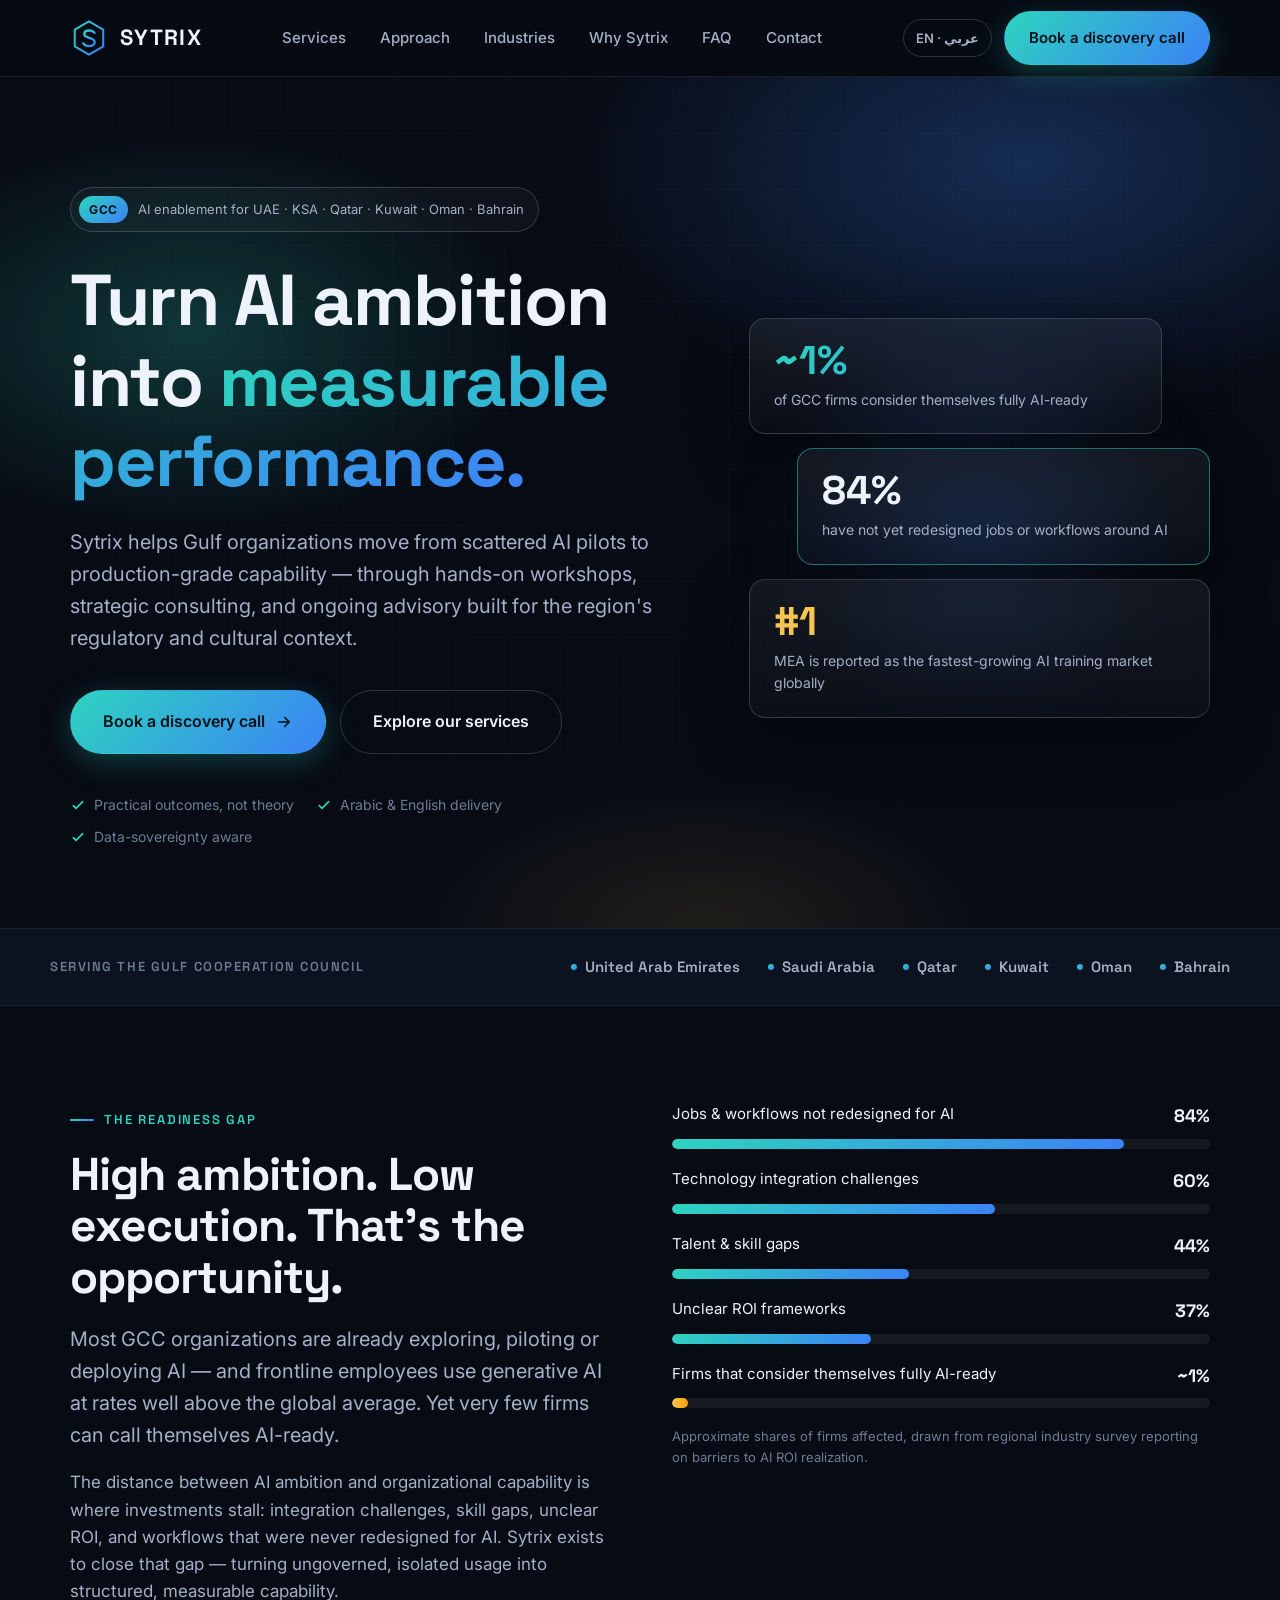
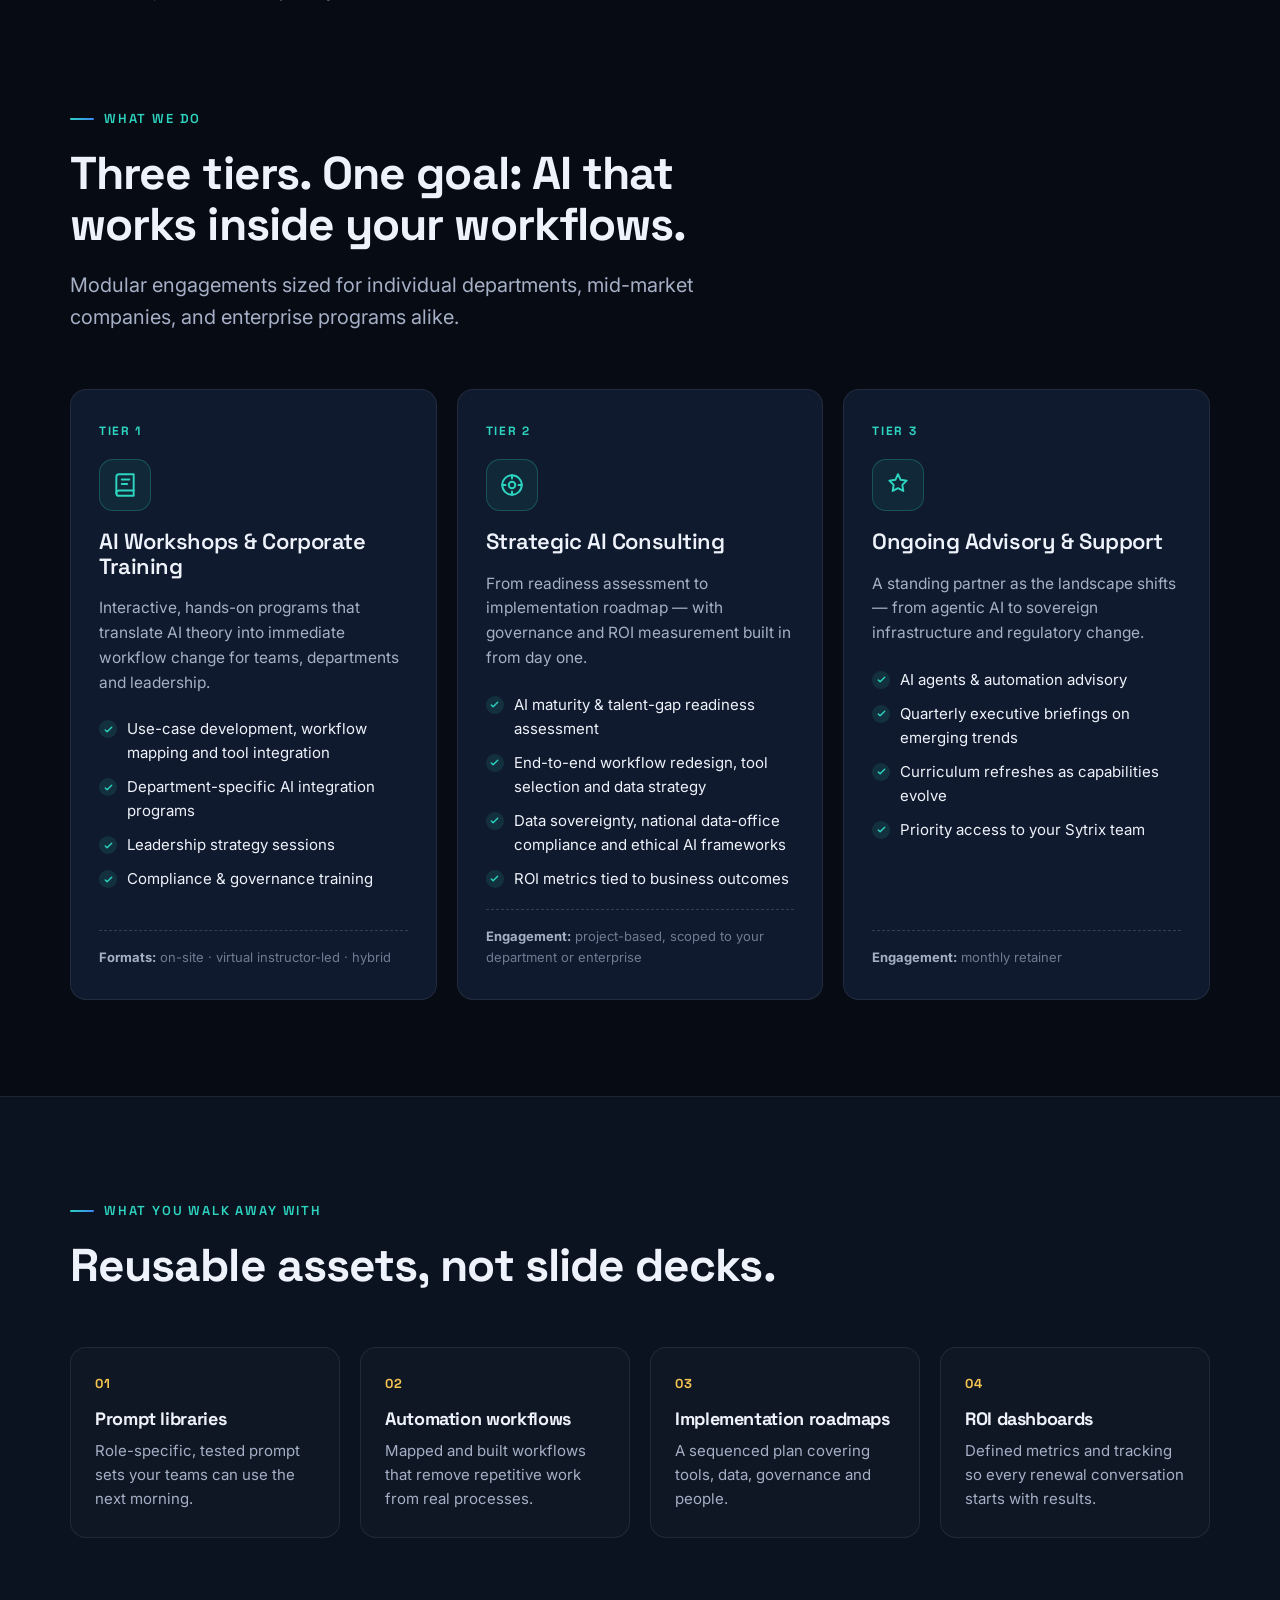
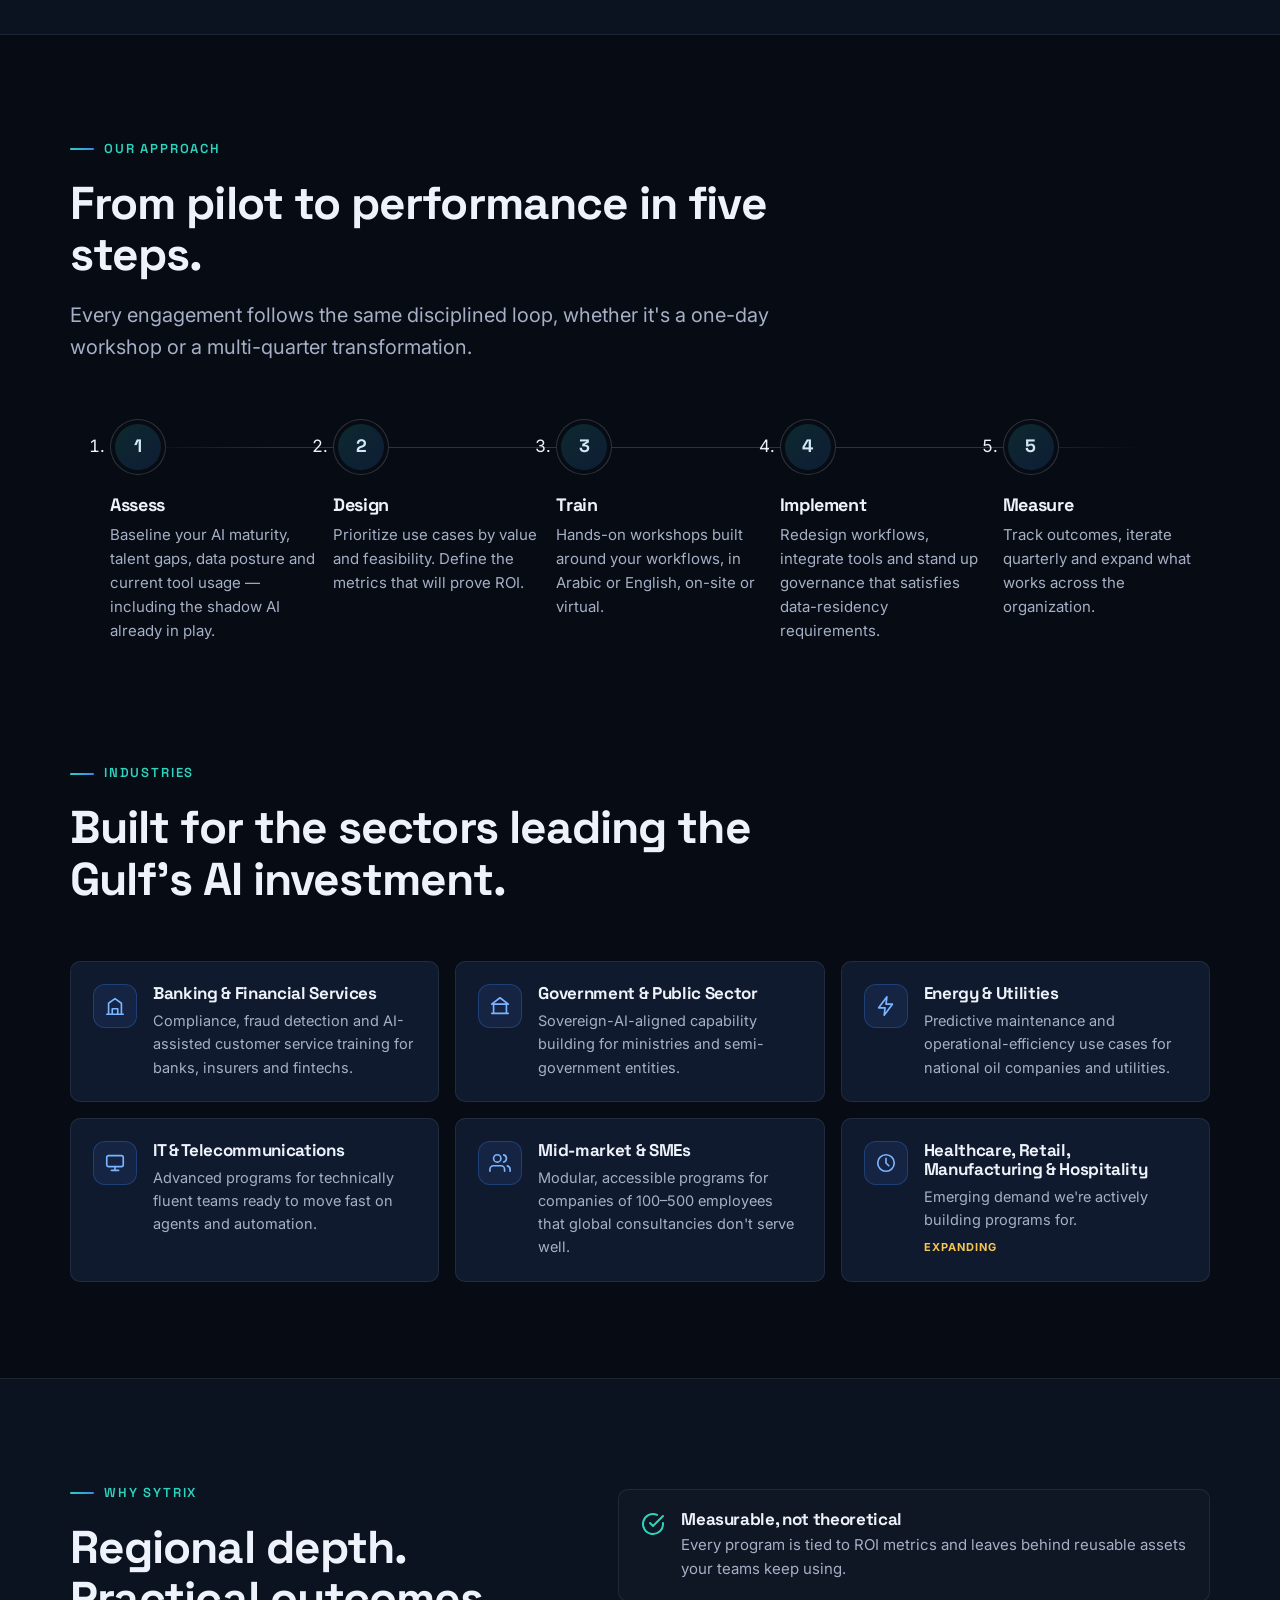
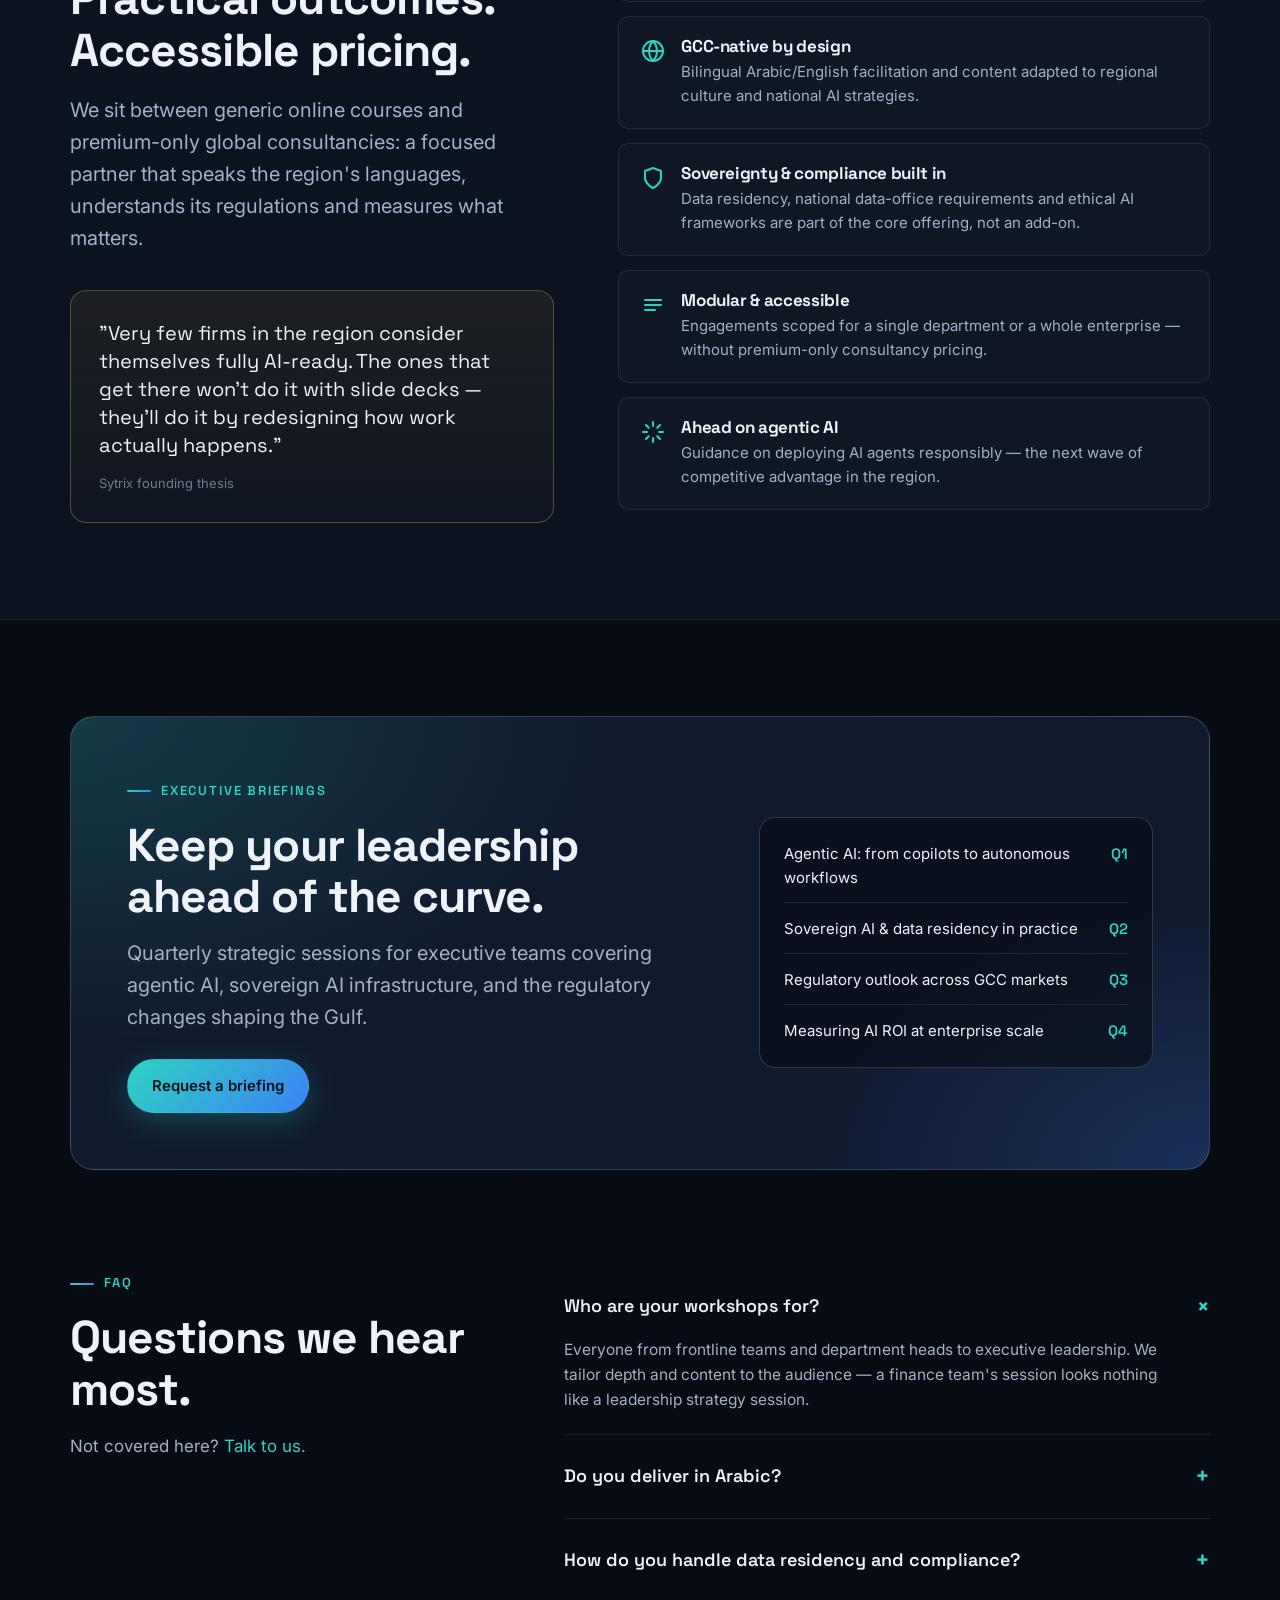
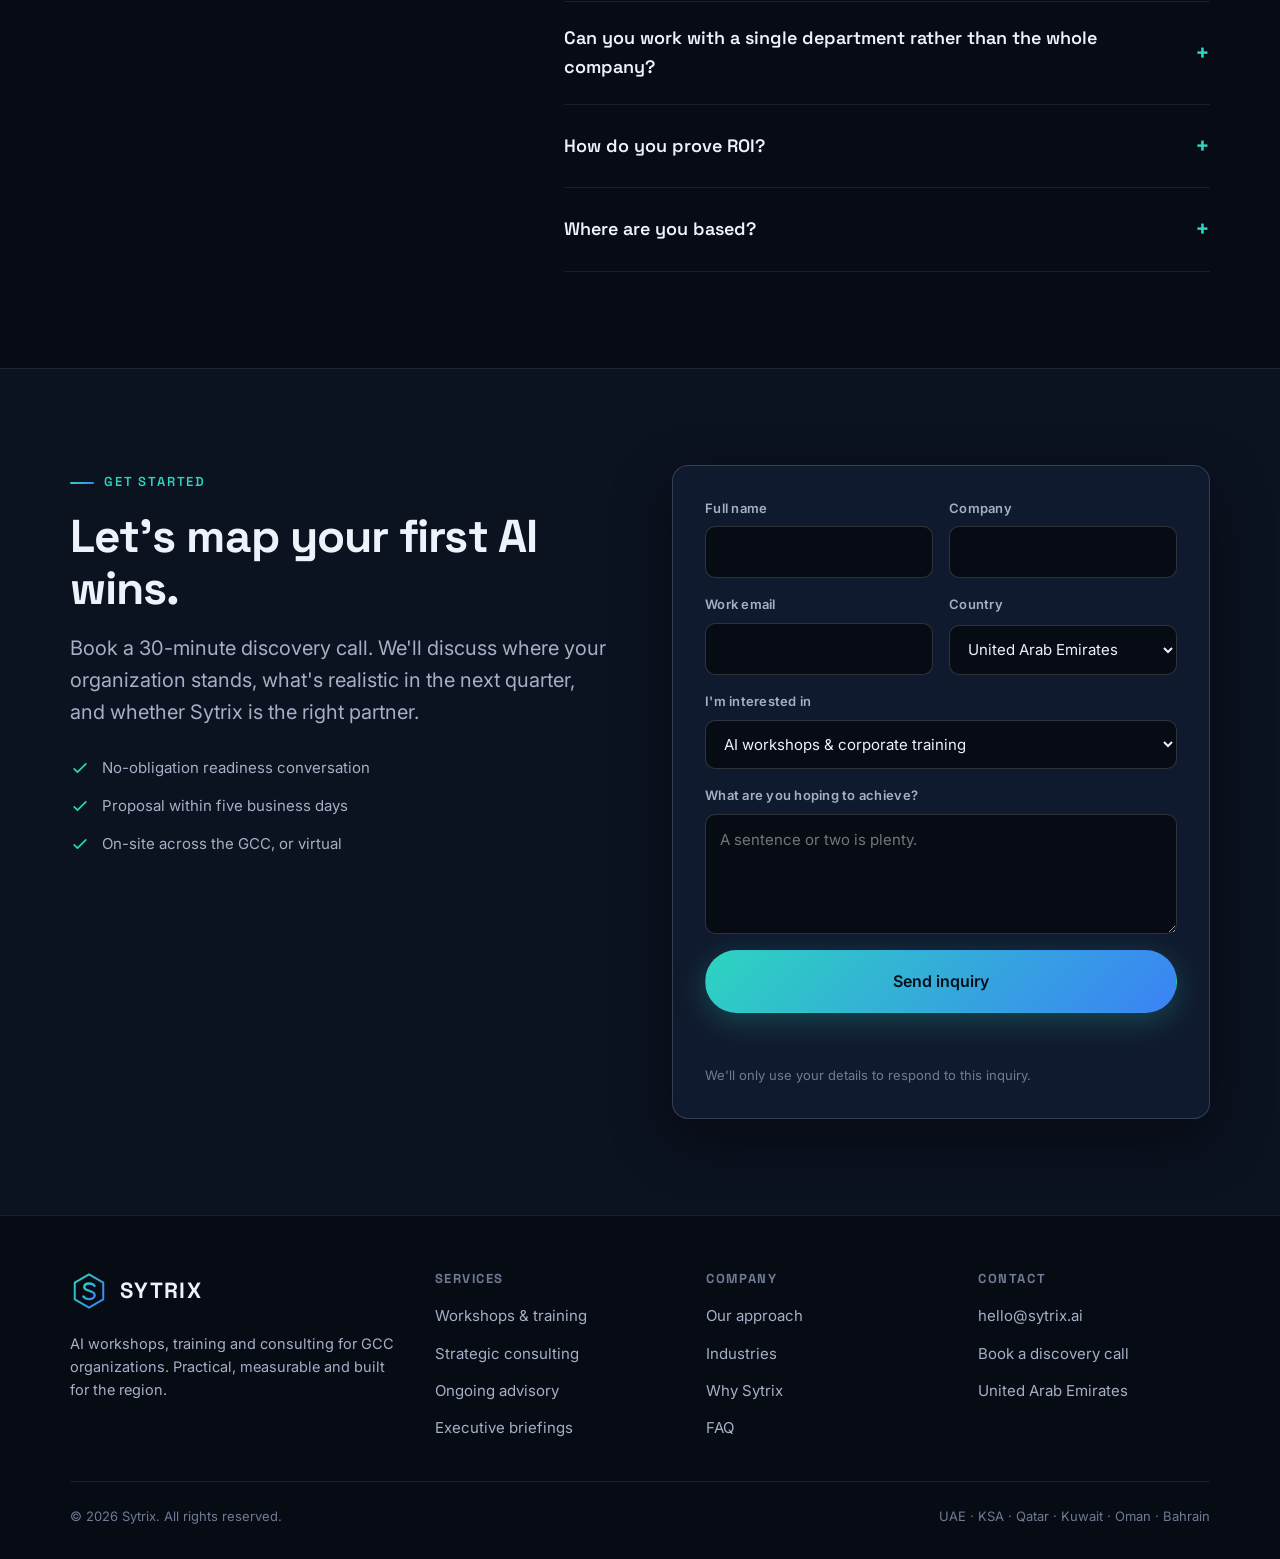
==== index.html @ 810a90b4 "Add Sytrix company website Static single-page marketing site for Sytrix, an AI workshops, training a" ====
<!DOCTYPE html>
<html lang="en" dir="ltr" class="no-js">
<head>
  <meta charset="UTF-8">
  <meta name="viewport" content="width=device-width, initial-scale=1">
  <title>Sytrix — AI Workshops, Training &amp; Consulting for the GCC</title>
  <meta name="description" content="Sytrix helps GCC organizations move from AI pilots to measurable performance through hands-on workshops, strategic AI consulting, and ongoing advisory across the UAE, Saudi Arabia, Qatar, Kuwait, Oman and Bahrain.">
  <meta property="og:title" content="Sytrix — Turn AI ambition into measurable performance">
  <meta property="og:description" content="Practical AI enablement for GCC enterprises: workshops, consulting and advisory built for the region.">
  <meta property="og:type" content="website">
  <meta name="theme-color" content="#070B14">
  <link rel="icon" href="assets/img/favicon.svg" type="image/svg+xml">
  <link rel="preconnect" href="https://fonts.googleapis.com">
  <link rel="preconnect" href="https://fonts.gstatic.com" crossorigin>
  <link href="https://fonts.googleapis.com/css2?family=Inter:wght@400;500;600&family=Space+Grotesk:wght@500;600;700&display=swap" rel="stylesheet">
  <link rel="stylesheet" href="assets/css/style.css">
</head>
<body>

  <!-- ================= HEADER ================= -->
  <header class="header" id="top">
    <div class="container header__inner">
      <a class="brand" href="#top" aria-label="Sytrix home">
        <img src="assets/img/logo.svg" alt="" width="38" height="38">
        <span>SYTRIX</span>
      </a>
      <nav class="nav" aria-label="Primary">
        <a href="#services">Services</a>
        <a href="#approach">Approach</a>
        <a href="#industries">Industries</a>
        <a href="#why">Why Sytrix</a>
        <a href="#faq">FAQ</a>
        <a href="#contact">Contact</a>
      </nav>
      <div class="header__cta">
        <button class="lang-toggle" type="button" title="Arabic version coming soon" aria-label="Switch language">EN · عربي</button>
        <a class="btn btn--primary" href="#contact">Book a discovery call</a>
        <button class="nav-toggle" type="button" aria-label="Toggle menu" aria-expanded="false"><span></span></button>
      </div>
    </div>
  </header>

  <main>

    <!-- ================= HERO ================= -->
    <section class="hero">
      <div class="hero__bg" aria-hidden="true"></div>
      <div class="container hero__grid">
        <div>
          <div class="hero__pill"><b>GCC</b> AI enablement for UAE · KSA · Qatar · Kuwait · Oman · Bahrain</div>
          <h1 class="h1">Turn AI ambition into <span class="gradient-text">measurable performance.</span></h1>
          <p class="lead">Sytrix helps Gulf organizations move from scattered AI pilots to production-grade capability — through hands-on workshops, strategic consulting, and ongoing advisory built for the region's regulatory and cultural context.</p>
          <div class="hero__actions">
            <a class="btn btn--primary btn--lg" href="#contact">Book a discovery call
              <svg viewBox="0 0 24 24" fill="none" stroke="currentColor" stroke-width="2.2" stroke-linecap="round" stroke-linejoin="round"><path d="M5 12h14M13 6l6 6-6 6"/></svg>
            </a>
            <a class="btn btn--ghost btn--lg" href="#services">Explore our services</a>
          </div>
          <ul class="hero__trust">
            <li><svg viewBox="0 0 24 24" fill="none" stroke="currentColor" stroke-width="2.5" stroke-linecap="round" stroke-linejoin="round"><path d="M5 13l4 4L19 7"/></svg> Practical outcomes, not theory</li>
            <li><svg viewBox="0 0 24 24" fill="none" stroke="currentColor" stroke-width="2.5" stroke-linecap="round" stroke-linejoin="round"><path d="M5 13l4 4L19 7"/></svg> Arabic &amp; English delivery</li>
            <li><svg viewBox="0 0 24 24" fill="none" stroke="currentColor" stroke-width="2.5" stroke-linecap="round" stroke-linejoin="round"><path d="M5 13l4 4L19 7"/></svg> Data-sovereignty aware</li>
          </ul>
        </div>

        <div class="hero__visual" aria-label="Key market indicators">
          <div class="hero__orbit" aria-hidden="true"></div>
          <div class="card-stack">
            <div class="stat-card stat-card--offset-2">
              <div class="stat-card__value gradient-text">~1%</div>
              <div class="stat-card__label">of GCC firms consider themselves fully AI-ready</div>
            </div>
            <div class="stat-card stat-card--accent stat-card--offset">
              <div class="stat-card__value">84%</div>
              <div class="stat-card__label">have not yet redesigned jobs or workflows around AI</div>
            </div>
            <div class="stat-card">
              <div class="stat-card__value" style="color: var(--brand-gold)">#1</div>
              <div class="stat-card__label">MEA is reported as the fastest-growing AI training market globally</div>
            </div>
          </div>
        </div>
      </div>
    </section>

    <!-- ================= REGIONS ================= -->
    <div class="regions">
      <div class="container regions__inner">
        <span class="regions__label">Serving the Gulf Cooperation Council</span>
        <ul class="regions__list">
          <li>United Arab Emirates</li>
          <li>Saudi Arabia</li>
          <li>Qatar</li>
          <li>Kuwait</li>
          <li>Oman</li>
          <li>Bahrain</li>
        </ul>
      </div>
    </div>

    <!-- ================= READINESS GAP ================= -->
    <section class="section" id="gap">
      <div class="container gap__grid">
        <div class="gap__copy reveal">
          <div class="eyebrow">The readiness gap</div>
          <h2 class="h2">High ambition. Low execution. That's the opportunity.</h2>
          <p class="lead" style="margin-top:20px">Most GCC organizations are already exploring, piloting or deploying AI — and frontline employees use generative AI at rates well above the global average. Yet very few firms can call themselves AI-ready.</p>
          <p class="muted" style="margin-top:18px">The distance between AI ambition and organizational capability is where investments stall: integration challenges, skill gaps, unclear ROI, and workflows that were never redesigned for AI. Sytrix exists to close that gap — turning ungoverned, isolated usage into structured, measurable capability.</p>
        </div>
        <div class="reveal">
          <div class="bars" id="bars">
            <div class="bar">
              <div class="bar__meta"><span>Jobs &amp; workflows not redesigned for AI</span><b>84%</b></div>
              <div class="bar__track"><div class="bar__fill" data-width="84"></div></div>
            </div>
            <div class="bar">
              <div class="bar__meta"><span>Technology integration challenges</span><b>60%</b></div>
              <div class="bar__track"><div class="bar__fill" data-width="60"></div></div>
            </div>
            <div class="bar">
              <div class="bar__meta"><span>Talent &amp; skill gaps</span><b>44%</b></div>
              <div class="bar__track"><div class="bar__fill" data-width="44"></div></div>
            </div>
            <div class="bar">
              <div class="bar__meta"><span>Unclear ROI frameworks</span><b>37%</b></div>
              <div class="bar__track"><div class="bar__fill" data-width="37"></div></div>
            </div>
            <div class="bar bar--gold">
              <div class="bar__meta"><span>Firms that consider themselves fully AI-ready</span><b>~1%</b></div>
              <div class="bar__track"><div class="bar__fill" data-width="3"></div></div>
            </div>
          </div>
          <p class="footnote">Approximate shares of firms affected, drawn from regional industry survey reporting on barriers to AI ROI realization.</p>
        </div>
      </div>
    </section>

    <!-- ================= SERVICES ================= -->
    <section class="section" id="services" style="padding-top:0">
      <div class="container">
        <div class="section-head reveal">
          <div class="eyebrow">What we do</div>
          <h2 class="h2">Three tiers. One goal: AI that works inside your workflows.</h2>
          <p class="lead" style="margin-top:18px">Modular engagements sized for individual departments, mid-market companies, and enterprise programs alike.</p>
        </div>
        <div class="services__grid">
          <article class="service reveal">
            <span class="service__tier">Tier 1</span>
            <div class="service__icon"><svg viewBox="0 0 24 24" fill="none" stroke="currentColor" stroke-width="1.8" stroke-linecap="round" stroke-linejoin="round"><path d="M4 19.5A2.5 2.5 0 0 1 6.5 17H20"/><path d="M6.5 2H20v20H6.5A2.5 2.5 0 0 1 4 19.5v-15A2.5 2.5 0 0 1 6.5 2z"/><path d="M9 7h7M9 11h5"/></svg></div>
            <h3 class="h3">AI Workshops &amp; Corporate Training</h3>
            <p>Interactive, hands-on programs that translate AI theory into immediate workflow change for teams, departments and leadership.</p>
            <ul>
              <li>Use-case development, workflow mapping and tool integration</li>
              <li>Department-specific AI integration programs</li>
              <li>Leadership strategy sessions</li>
              <li>Compliance &amp; governance training</li>
            </ul>
            <div class="service__formats"><b>Formats:</b> on-site · virtual instructor-led · hybrid</div>
          </article>

          <article class="service reveal">
            <span class="service__tier">Tier 2</span>
            <div class="service__icon"><svg viewBox="0 0 24 24" fill="none" stroke="currentColor" stroke-width="1.8" stroke-linecap="round" stroke-linejoin="round"><circle cx="12" cy="12" r="9"/><path d="M12 3v3M12 18v3M3 12h3M18 12h3"/><circle cx="12" cy="12" r="3"/></svg></div>
            <h3 class="h3">Strategic AI Consulting</h3>
            <p>From readiness assessment to implementation roadmap — with governance and ROI measurement built in from day one.</p>
            <ul>
              <li>AI maturity &amp; talent-gap readiness assessment</li>
              <li>End-to-end workflow redesign, tool selection and data strategy</li>
              <li>Data sovereignty, national data-office compliance and ethical AI frameworks</li>
              <li>ROI metrics tied to business outcomes</li>
            </ul>
            <div class="service__formats"><b>Engagement:</b> project-based, scoped to your department or enterprise</div>
          </article>

          <article class="service reveal">
            <span class="service__tier">Tier 3</span>
            <div class="service__icon"><svg viewBox="0 0 24 24" fill="none" stroke="currentColor" stroke-width="1.8" stroke-linecap="round" stroke-linejoin="round"><path d="M12 2l2.4 5.2L20 8l-4 3.9.9 5.6L12 14.9 7.1 17.5 8 11.9 4 8l5.6-.8z"/></svg></div>
            <h3 class="h3">Ongoing Advisory &amp; Support</h3>
            <p>A standing partner as the landscape shifts — from agentic AI to sovereign infrastructure and regulatory change.</p>
            <ul>
              <li>AI agents &amp; automation advisory</li>
              <li>Quarterly executive briefings on emerging trends</li>
              <li>Curriculum refreshes as capabilities evolve</li>
              <li>Priority access to your Sytrix team</li>
            </ul>
            <div class="service__formats"><b>Engagement:</b> monthly retainer</div>
          </article>
        </div>
      </div>
    </section>

    <!-- ================= OUTCOMES ================= -->
    <section class="section outcomes">
      <div class="container">
        <div class="section-head reveal">
          <div class="eyebrow">What you walk away with</div>
          <h2 class="h2">Reusable assets, not slide decks.</h2>
        </div>
        <div class="outcomes__grid">
          <div class="outcome reveal"><div class="outcome__num">01</div><h3>Prompt libraries</h3><p>Role-specific, tested prompt sets your teams can use the next morning.</p></div>
          <div class="outcome reveal"><div class="outcome__num">02</div><h3>Automation workflows</h3><p>Mapped and built workflows that remove repetitive work from real processes.</p></div>
          <div class="outcome reveal"><div class="outcome__num">03</div><h3>Implementation roadmaps</h3><p>A sequenced plan covering tools, data, governance and people.</p></div>
          <div class="outcome reveal"><div class="outcome__num">04</div><h3>ROI dashboards</h3><p>Defined metrics and tracking so every renewal conversation starts with results.</p></div>
        </div>
      </div>
    </section>

    <!-- ================= APPROACH ================= -->
    <section class="section process" id="approach">
      <div class="container">
        <div class="section-head reveal">
          <div class="eyebrow">Our approach</div>
          <h2 class="h2">From pilot to performance in five steps.</h2>
          <p class="lead" style="margin-top:18px">Every engagement follows the same disciplined loop, whether it's a one-day workshop or a multi-quarter transformation.</p>
        </div>
        <ol class="process__steps">
          <li class="step reveal"><div class="step__dot">1</div><h3>Assess</h3><p>Baseline your AI maturity, talent gaps, data posture and current tool usage — including the shadow AI already in play.</p></li>
          <li class="step reveal"><div class="step__dot">2</div><h3>Design</h3><p>Prioritize use cases by value and feasibility. Define the metrics that will prove ROI.</p></li>
          <li class="step reveal"><div class="step__dot">3</div><h3>Train</h3><p>Hands-on workshops built around your workflows, in Arabic or English, on-site or virtual.</p></li>
          <li class="step reveal"><div class="step__dot">4</div><h3>Implement</h3><p>Redesign workflows, integrate tools and stand up governance that satisfies data-residency requirements.</p></li>
          <li class="step reveal"><div class="step__dot">5</div><h3>Measure</h3><p>Track outcomes, iterate quarterly and expand what works across the organization.</p></li>
        </ol>
      </div>
    </section>

    <!-- ================= INDUSTRIES ================= -->
    <section class="section" id="industries" style="padding-top:0">
      <div class="container">
        <div class="section-head reveal">
          <div class="eyebrow">Industries</div>
          <h2 class="h2">Built for the sectors leading the Gulf's AI investment.</h2>
        </div>
        <div class="industries__grid">
          <div class="industry reveal">
            <div class="industry__icon"><svg viewBox="0 0 24 24" fill="none" stroke="currentColor" stroke-width="1.8" stroke-linecap="round" stroke-linejoin="round"><path d="M3 21h18M5 21V9l7-5 7 5v12M9 21v-6h6v6"/></svg></div>
            <div><h3>Banking &amp; Financial Services</h3><p>Compliance, fraud detection and AI-assisted customer service training for banks, insurers and fintechs.</p></div>
          </div>
          <div class="industry reveal">
            <div class="industry__icon"><svg viewBox="0 0 24 24" fill="none" stroke="currentColor" stroke-width="1.8" stroke-linecap="round" stroke-linejoin="round"><path d="M3 10h18M5 10v10M19 10v10M3 20h18M12 3l9 7H3z"/></svg></div>
            <div><h3>Government &amp; Public Sector</h3><p>Sovereign-AI-aligned capability building for ministries and semi-government entities.</p></div>
          </div>
          <div class="industry reveal">
            <div class="industry__icon"><svg viewBox="0 0 24 24" fill="none" stroke="currentColor" stroke-width="1.8" stroke-linecap="round" stroke-linejoin="round"><path d="M13 2L4 14h7l-1 8 9-12h-7z"/></svg></div>
            <div><h3>Energy &amp; Utilities</h3><p>Predictive maintenance and operational-efficiency use cases for national oil companies and utilities.</p></div>
          </div>
          <div class="industry reveal">
            <div class="industry__icon"><svg viewBox="0 0 24 24" fill="none" stroke="currentColor" stroke-width="1.8" stroke-linecap="round" stroke-linejoin="round"><rect x="3" y="4" width="18" height="12" rx="2"/><path d="M8 20h8M12 16v4"/></svg></div>
            <div><h3>IT &amp; Telecommunications</h3><p>Advanced programs for technically fluent teams ready to move fast on agents and automation.</p></div>
          </div>
          <div class="industry reveal">
            <div class="industry__icon"><svg viewBox="0 0 24 24" fill="none" stroke="currentColor" stroke-width="1.8" stroke-linecap="round" stroke-linejoin="round"><path d="M17 21v-2a4 4 0 0 0-4-4H5a4 4 0 0 0-4 4v2M23 21v-2a4 4 0 0 0-3-3.87M16 3.13a4 4 0 0 1 0 7.75"/><circle cx="9" cy="7" r="4"/></svg></div>
            <div><h3>Mid-market &amp; SMEs</h3><p>Modular, accessible programs for companies of 100–500 employees that global consultancies don't serve well.</p></div>
          </div>
          <div class="industry reveal">
            <div class="industry__icon"><svg viewBox="0 0 24 24" fill="none" stroke="currentColor" stroke-width="1.8" stroke-linecap="round" stroke-linejoin="round"><circle cx="12" cy="12" r="9"/><path d="M12 7v5l3 3"/></svg></div>
            <div><h3>Healthcare, Retail, Manufacturing &amp; Hospitality</h3><p>Emerging demand we're actively building programs for.</p><span class="industry__tag">Expanding</span></div>
          </div>
        </div>
      </div>
    </section>

    <!-- ================= WHY SYTRIX ================= -->
    <section class="section why" id="why">
      <div class="container why__grid">
        <div class="reveal">
          <div class="eyebrow">Why Sytrix</div>
          <h2 class="h2">Regional depth. Practical outcomes. Accessible pricing.</h2>
          <p class="lead" style="margin-top:18px">We sit between generic online courses and premium-only global consultancies: a focused partner that speaks the region's languages, understands its regulations and measures what matters.</p>
          <div class="quote">
            <p>"Very few firms in the region consider themselves fully AI-ready. The ones that get there won't do it with slide decks — they'll do it by redesigning how work actually happens."</p>
            <small>Sytrix founding thesis</small>
          </div>
        </div>
        <ul class="why__list reveal">
          <li class="why__item">
            <svg viewBox="0 0 24 24" fill="none" stroke="currentColor" stroke-width="2" stroke-linecap="round" stroke-linejoin="round"><path d="M22 11.08V12a10 10 0 1 1-5.93-9.14"/><path d="M22 4L12 14.01l-3-3"/></svg>
            <div><h3>Measurable, not theoretical</h3><p>Every program is tied to ROI metrics and leaves behind reusable assets your teams keep using.</p></div>
          </li>
          <li class="why__item">
            <svg viewBox="0 0 24 24" fill="none" stroke="currentColor" stroke-width="2" stroke-linecap="round" stroke-linejoin="round"><circle cx="12" cy="12" r="10"/><path d="M2 12h20M12 2a15.3 15.3 0 0 1 4 10 15.3 15.3 0 0 1-4 10 15.3 15.3 0 0 1-4-10 15.3 15.3 0 0 1 4-10z"/></svg>
            <div><h3>GCC-native by design</h3><p>Bilingual Arabic/English facilitation and content adapted to regional culture and national AI strategies.</p></div>
          </li>
          <li class="why__item">
            <svg viewBox="0 0 24 24" fill="none" stroke="currentColor" stroke-width="2" stroke-linecap="round" stroke-linejoin="round"><path d="M12 22s8-4 8-10V5l-8-3-8 3v7c0 6 8 10 8 10z"/></svg>
            <div><h3>Sovereignty &amp; compliance built in</h3><p>Data residency, national data-office requirements and ethical AI frameworks are part of the core offering, not an add-on.</p></div>
          </li>
          <li class="why__item">
            <svg viewBox="0 0 24 24" fill="none" stroke="currentColor" stroke-width="2" stroke-linecap="round" stroke-linejoin="round"><path d="M4 7h16M4 12h16M4 17h10"/></svg>
            <div><h3>Modular &amp; accessible</h3><p>Engagements scoped for a single department or a whole enterprise — without premium-only consultancy pricing.</p></div>
          </li>
          <li class="why__item">
            <svg viewBox="0 0 24 24" fill="none" stroke="currentColor" stroke-width="2" stroke-linecap="round" stroke-linejoin="round"><path d="M12 2v4M12 18v4M4.93 4.93l2.83 2.83M16.24 16.24l2.83 2.83M2 12h4M18 12h4M4.93 19.07l2.83-2.83M16.24 7.76l2.83-2.83"/></svg>
            <div><h3>Ahead on agentic AI</h3><p>Guidance on deploying AI agents responsibly — the next wave of competitive advantage in the region.</p></div>
          </li>
        </ul>
      </div>
    </section>

    <!-- ================= AGENTIC BAND ================= -->
    <section class="section">
      <div class="container">
        <div class="band reveal">
          <div class="band__grid">
            <div>
              <div class="eyebrow">Executive briefings</div>
              <h2 class="h2">Keep your leadership ahead of the curve.</h2>
              <p class="lead">Quarterly strategic sessions for executive teams covering agentic AI, sovereign AI infrastructure, and the regulatory changes shaping the Gulf.</p>
              <a class="btn btn--primary" href="#contact">Request a briefing</a>
            </div>
            <ul class="band__panel">
              <li><span>Agentic AI: from copilots to autonomous workflows</span><span>Q1</span></li>
              <li><span>Sovereign AI &amp; data residency in practice</span><span>Q2</span></li>
              <li><span>Regulatory outlook across GCC markets</span><span>Q3</span></li>
              <li><span>Measuring AI ROI at enterprise scale</span><span>Q4</span></li>
            </ul>
          </div>
        </div>
      </div>
    </section>

    <!-- ================= FAQ ================= -->
    <section class="section faq" id="faq" style="padding-top:0">
      <div class="container faq__grid">
        <div class="reveal">
          <div class="eyebrow">FAQ</div>
          <h2 class="h2">Questions we hear most.</h2>
          <p class="muted" style="margin-top:18px">Not covered here? <a href="#contact" style="color:var(--brand-teal)">Talk to us.</a></p>
        </div>
        <div class="reveal">
          <details open>
            <summary>Who are your workshops for?</summary>
            <p>Everyone from frontline teams and department heads to executive leadership. We tailor depth and content to the audience — a finance team's session looks nothing like a leadership strategy session.</p>
          </details>
          <details>
            <summary>Do you deliver in Arabic?</summary>
            <p>Yes. Programs are available in Arabic, English or bilingual formats, with content adapted to regional context from day one.</p>
          </details>
          <details>
            <summary>How do you handle data residency and compliance?</summary>
            <p>Governance and data sovereignty are part of the core offering. We help you select tools and hosting approaches that satisfy national data-management requirements and build ethical AI frameworks appropriate to your sector.</p>
          </details>
          <details>
            <summary>Can you work with a single department rather than the whole company?</summary>
            <p>Absolutely — modular engagements for individual departments are one of the ways we differ from premium enterprise-only consultancies.</p>
          </details>
          <details>
            <summary>How do you prove ROI?</summary>
            <p>We define outcome metrics during the assessment phase and track them throughout the engagement, so results — time saved, throughput, quality, revenue impact — are visible before any renewal conversation.</p>
          </details>
          <details>
            <summary>Where are you based?</summary>
            <p>We're based in the UAE and deliver across all six GCC markets, on-site or virtually.</p>
          </details>
        </div>
      </div>
    </section>

    <!-- ================= CONTACT ================= -->
    <section class="section contact" id="contact">
      <div class="container contact__grid">
        <div class="reveal">
          <div class="eyebrow">Get started</div>
          <h2 class="h2">Let's map your first AI wins.</h2>
          <p class="lead" style="margin-top:18px">Book a 30-minute discovery call. We'll discuss where your organization stands, what's realistic in the next quarter, and whether Sytrix is the right partner.</p>
          <ul class="contact__points">
            <li><svg viewBox="0 0 24 24" fill="none" stroke="currentColor" stroke-width="2" stroke-linecap="round" stroke-linejoin="round"><path d="M5 13l4 4L19 7"/></svg> No-obligation readiness conversation</li>
            <li><svg viewBox="0 0 24 24" fill="none" stroke="currentColor" stroke-width="2" stroke-linecap="round" stroke-linejoin="round"><path d="M5 13l4 4L19 7"/></svg> Proposal within five business days</li>
            <li><svg viewBox="0 0 24 24" fill="none" stroke="currentColor" stroke-width="2" stroke-linecap="round" stroke-linejoin="round"><path d="M5 13l4 4L19 7"/></svg> On-site across the GCC, or virtual</li>
          </ul>
        </div>
        <form class="form reveal" id="contact-form" novalidate>
          <div class="form__row">
            <div class="field"><label for="name">Full name</label><input id="name" name="name" type="text" autocomplete="name" required></div>
            <div class="field"><label for="company">Company</label><input id="company" name="company" type="text" autocomplete="organization" required></div>
          </div>
          <div class="form__row">
            <div class="field"><label for="email">Work email</label><input id="email" name="email" type="email" autocomplete="email" required></div>
            <div class="field"><label for="country">Country</label>
              <select id="country" name="country">
                <option>United Arab Emirates</option><option>Saudi Arabia</option><option>Qatar</option><option>Kuwait</option><option>Oman</option><option>Bahrain</option><option>Other</option>
              </select>
            </div>
          </div>
          <div class="field"><label for="interest">I'm interested in</label>
            <select id="interest" name="interest">
              <option>AI workshops &amp; corporate training</option>
              <option>Strategic AI consulting</option>
              <option>Ongoing advisory / retainer</option>
              <option>Executive briefing</option>
              <option>Not sure yet</option>
            </select>
          </div>
          <div class="field"><label for="message">What are you hoping to achieve?</label><textarea id="message" name="message" placeholder="A sentence or two is plenty."></textarea></div>
          <button class="btn btn--primary btn--lg" type="submit">Send inquiry</button>
          <p class="form__status" id="form-status" role="status" aria-live="polite"></p>
          <p class="form__note">We'll only use your details to respond to this inquiry.</p>
        </form>
      </div>
    </section>

  </main>

  <!-- ================= FOOTER ================= -->
  <footer class="footer">
    <div class="container">
      <div class="footer__grid">
        <div>
          <a class="brand" href="#top"><img src="assets/img/logo.svg" alt="" width="38" height="38"><span>SYTRIX</span></a>
          <p>AI workshops, training and consulting for GCC organizations. Practical, measurable and built for the region.</p>
        </div>
        <div>
          <h4>Services</h4>
          <ul>
            <li><a href="#services">Workshops &amp; training</a></li>
            <li><a href="#services">Strategic consulting</a></li>
            <li><a href="#services">Ongoing advisory</a></li>
            <li><a href="#contact">Executive briefings</a></li>
          </ul>
        </div>
        <div>
          <h4>Company</h4>
          <ul>
            <li><a href="#approach">Our approach</a></li>
            <li><a href="#industries">Industries</a></li>
            <li><a href="#why">Why Sytrix</a></li>
            <li><a href="#faq">FAQ</a></li>
          </ul>
        </div>
        <div>
          <h4>Contact</h4>
          <ul>
            <li><a href="#contact" data-contact-email>hello@sytrix.ai</a></li>
            <li><a href="#contact">Book a discovery call</a></li>
            <li><span class="muted" style="font-size:15px">United Arab Emirates</span></li>
          </ul>
        </div>
      </div>
      <div class="footer__bottom">
        <span>© <span id="year"></span> Sytrix. All rights reserved.</span>
        <span>UAE · KSA · Qatar · Kuwait · Oman · Bahrain</span>
      </div>
    </div>
  </footer>

  <script src="assets/js/main.js"></script>
</body>
</html>
---- assets/css/style.css ----
/* ============================================================
   Sytrix — visual identity tokens
   Swap the values in :root once the final logo colours are set.
   ============================================================ */
:root {
  /* Brand */
  --brand-teal: #2DD4BF;
  --brand-blue: #3B82F6;
  --brand-gold: #F5C451;
  --brand-gradient: linear-gradient(135deg, var(--brand-teal) 0%, var(--brand-blue) 100%);

  /* Surfaces (dark theme is the primary identity) */
  --bg: #070B14;
  --bg-elev: #0B1220;
  --surface: #101A2E;
  --surface-2: #16223A;
  --border: rgba(255, 255, 255, 0.08);
  --border-strong: rgba(255, 255, 255, 0.16);

  /* Text */
  --text: #EEF2FA;
  --text-muted: #A5B0C6;
  --text-faint: #6F7B94;

  /* Type */
  --font-display: "Space Grotesk", "Inter", system-ui, sans-serif;
  --font-body: "Inter", system-ui, -apple-system, "Segoe UI", sans-serif;

  /* Layout */
  --container: 1180px;
  --gutter: 20px;
  --radius: 16px;
  --radius-sm: 10px;
  --shadow: 0 20px 60px rgba(0, 0, 0, 0.45);
}

*, *::before, *::after { box-sizing: border-box; }
html { scroll-behavior: smooth; -webkit-text-size-adjust: 100%; }
body {
  margin: 0;
  background: var(--bg);
  color: var(--text);
  font-family: var(--font-body);
  font-size: 17px;
  line-height: 1.6;
  -webkit-font-smoothing: antialiased;
  overflow-x: hidden;
}
img, svg { display: block; max-width: 100%; }
a { color: inherit; text-decoration: none; }
button { font: inherit; }
h1, h2, h3, h4 { font-family: var(--font-display); line-height: 1.12; margin: 0; letter-spacing: -0.02em; }
p { margin: 0; }
ul { margin: 0; padding: 0; list-style: none; }

.container { width: 100%; max-width: var(--container); margin: 0 auto; padding: 0 var(--gutter); }
.section { padding: 96px 0; position: relative; }
.section--tight { padding: 64px 0; }
.section-head { max-width: 720px; margin-bottom: 56px; }
.eyebrow {
  display: inline-flex; align-items: center; gap: 10px;
  font-family: var(--font-display); font-size: 13px; font-weight: 600;
  letter-spacing: 0.14em; text-transform: uppercase; color: var(--brand-teal);
  margin-bottom: 18px;
}
.eyebrow::before { content: ""; width: 24px; height: 2px; background: var(--brand-gradient); border-radius: 2px; }
.h1 { font-size: clamp(40px, 6.2vw, 72px); font-weight: 700; }
.h2 { font-size: clamp(30px, 4vw, 46px); font-weight: 700; }
.h3 { font-size: 22px; font-weight: 600; }
.lead { font-size: clamp(17px, 1.6vw, 20px); color: var(--text-muted); max-width: 62ch; }
.muted { color: var(--text-muted); }
.gradient-text {
  background: var(--brand-gradient);
  -webkit-background-clip: text; background-clip: text; color: transparent;
}

/* ---------- Buttons ---------- */
.btn {
  display: inline-flex; align-items: center; justify-content: center; gap: 10px;
  padding: 14px 24px; border-radius: 999px; font-weight: 600; font-size: 15px;
  border: 1px solid transparent; cursor: pointer; transition: transform .15s ease, box-shadow .2s ease, background .2s ease, border-color .2s ease;
  white-space: nowrap;
}
.btn:active { transform: translateY(1px); }
.btn--primary { background: var(--brand-gradient); color: #041018; box-shadow: 0 8px 30px rgba(45, 212, 191, 0.25); }
.btn--primary:hover { box-shadow: 0 12px 40px rgba(59, 130, 246, 0.35); }
.btn--ghost { background: transparent; color: var(--text); border-color: var(--border-strong); }
.btn--ghost:hover { border-color: var(--brand-teal); background: rgba(45, 212, 191, 0.06); }
.btn--lg { padding: 18px 32px; font-size: 16px; }
.btn svg { width: 18px; height: 18px; }

/* ---------- Header ---------- */
.header {
  position: sticky; top: 0; z-index: 50;
  backdrop-filter: blur(14px); -webkit-backdrop-filter: blur(14px);
  background: rgba(7, 11, 20, 0.72);
  border-bottom: 1px solid var(--border);
}
.header__inner { display: flex; align-items: center; justify-content: space-between; height: 76px; gap: 24px; }
.brand { display: inline-flex; align-items: center; gap: 12px; font-family: var(--font-display); font-weight: 700; font-size: 22px; letter-spacing: 0.06em; }
.brand img { width: 38px; height: 38px; }
.nav { display: flex; align-items: center; gap: 34px; }
.nav a { font-size: 15px; font-weight: 500; color: var(--text-muted); transition: color .2s; }
.nav a:hover { color: var(--text); }
.header__cta { display: flex; align-items: center; gap: 12px; }
.lang-toggle {
  display: inline-flex; align-items: center; gap: 6px; padding: 8px 12px; border-radius: 999px;
  border: 1px solid var(--border-strong); background: transparent; color: var(--text-muted); font-size: 13px; font-weight: 600; cursor: pointer;
}
.lang-toggle:hover { color: var(--text); border-color: var(--brand-teal); }
.nav-toggle {
  display: none; width: 44px; height: 44px; border-radius: 12px; border: 1px solid var(--border-strong);
  background: transparent; color: var(--text); cursor: pointer; align-items: center; justify-content: center;
}
.nav-toggle span, .nav-toggle span::before, .nav-toggle span::after {
  display: block; width: 20px; height: 2px; background: currentColor; border-radius: 2px; position: relative; content: ""; transition: transform .2s, opacity .2s;
}
.nav-toggle span::before { position: absolute; top: -6px; }
.nav-toggle span::after { position: absolute; top: 6px; }
.nav-open .nav-toggle span { background: transparent; }
.nav-open .nav-toggle span::before { transform: translateY(6px) rotate(45deg); }
.nav-open .nav-toggle span::after { transform: translateY(-6px) rotate(-45deg); }

/* ---------- Hero ---------- */
.hero { position: relative; padding: 110px 0 80px; overflow: hidden; isolation: isolate; }
.hero__bg { position: absolute; inset: 0; z-index: -1; pointer-events: none; }
.hero__bg::before {
  content: ""; position: absolute; inset: 0;
  background:
    radial-gradient(60% 50% at 80% 10%, rgba(59, 130, 246, 0.28), transparent 60%),
    radial-gradient(45% 40% at 15% 30%, rgba(45, 212, 191, 0.22), transparent 60%),
    radial-gradient(40% 30% at 55% 100%, rgba(245, 196, 81, 0.10), transparent 60%);
}
.hero__bg::after {
  content: ""; position: absolute; inset: 0; opacity: .35;
  background-image:
    linear-gradient(rgba(255,255,255,0.05) 1px, transparent 1px),
    linear-gradient(90deg, rgba(255,255,255,0.05) 1px, transparent 1px);
  background-size: 56px 56px;
  mask-image: radial-gradient(70% 70% at 50% 30%, #000 30%, transparent 100%);
  -webkit-mask-image: radial-gradient(70% 70% at 50% 30%, #000 30%, transparent 100%);
}
.hero__grid { display: grid; grid-template-columns: 1.15fr 0.85fr; gap: 56px; align-items: center; }
.hero__pill {
  display: inline-flex; align-items: center; gap: 10px; padding: 8px 14px 8px 8px; border-radius: 999px;
  border: 1px solid var(--border-strong); background: rgba(255,255,255,0.03); font-size: 13px; color: var(--text-muted); margin-bottom: 28px;
}
.hero__pill b { display: inline-flex; align-items: center; padding: 4px 10px; border-radius: 999px; background: var(--brand-gradient); color: #041018; font-weight: 700; font-size: 12px; letter-spacing: .06em; text-transform: uppercase; }
.hero h1 { margin-bottom: 24px; }
.hero .lead { margin-bottom: 36px; }
.hero__actions { display: flex; flex-wrap: wrap; gap: 14px; margin-bottom: 40px; }
.hero__trust { display: flex; flex-wrap: wrap; gap: 10px 22px; color: var(--text-faint); font-size: 14px; }
.hero__trust li { display: inline-flex; align-items: center; gap: 8px; }
.hero__trust svg { width: 16px; height: 16px; color: var(--brand-teal); }

/* Hero visual */
.hero__visual { position: relative; }
.card-stack { position: relative; display: grid; gap: 14px; }
.stat-card {
  background: linear-gradient(180deg, rgba(255,255,255,0.06), rgba(255,255,255,0.02));
  border: 1px solid var(--border-strong); border-radius: var(--radius); padding: 22px 24px;
  backdrop-filter: blur(10px); box-shadow: var(--shadow);
}
.stat-card__value { font-family: var(--font-display); font-size: 40px; font-weight: 700; line-height: 1; }
.stat-card__label { color: var(--text-muted); font-size: 14px; margin-top: 8px; }
.stat-card--accent { border-color: rgba(45, 212, 191, 0.5); }
.stat-card--offset { margin-left: 48px; }
.stat-card--offset-2 { margin-right: 48px; }
.hero__orbit {
  position: absolute; inset: -10% -6%; z-index: -1; border-radius: 40px;
  background: radial-gradient(60% 60% at 50% 50%, rgba(59,130,246,0.18), transparent 70%);
  filter: blur(30px);
}

/* ---------- Logo strip / regions ---------- */
.regions { border-top: 1px solid var(--border); border-bottom: 1px solid var(--border); background: var(--bg-elev); }
.regions__inner { display: flex; align-items: center; justify-content: space-between; gap: 24px; flex-wrap: wrap; padding: 26px 0; }
.regions__label { font-size: 13px; letter-spacing: .12em; text-transform: uppercase; color: var(--text-faint); font-family: var(--font-display); font-weight: 600; }
.regions__list { display: flex; flex-wrap: wrap; gap: 10px 28px; }
.regions__list li { font-family: var(--font-display); font-weight: 600; font-size: 15px; color: var(--text-muted); display: inline-flex; align-items: center; gap: 8px; }
.regions__list li::before { content: ""; width: 6px; height: 6px; border-radius: 50%; background: var(--brand-gradient); }

/* ---------- Problem / readiness gap ---------- */
.gap__grid { display: grid; grid-template-columns: 1fr 1fr; gap: 64px; align-items: start; }
.gap__copy p + p { margin-top: 18px; }
.bars { display: grid; gap: 18px; }
.bar { display: grid; gap: 8px; }
.bar__meta { display: flex; justify-content: space-between; font-size: 15px; }
.bar__meta b { font-family: var(--font-display); font-size: 18px; }
.bar__track { height: 10px; border-radius: 999px; background: rgba(255,255,255,0.06); overflow: hidden; }
.bar__fill { height: 100%; border-radius: 999px; background: var(--brand-gradient); width: 0; transition: width 1.2s cubic-bezier(.2,.8,.2,1); }
.bar--gold .bar__fill { background: linear-gradient(90deg, var(--brand-gold), #F59E0B); }
.footnote { font-size: 13px; color: var(--text-faint); margin-top: 18px; }

/* ---------- Services ---------- */
.services__grid { display: grid; grid-template-columns: repeat(3, 1fr); gap: 20px; }
.service {
  position: relative; background: var(--surface); border: 1px solid var(--border); border-radius: var(--radius);
  padding: 32px 28px; display: flex; flex-direction: column; gap: 18px; overflow: hidden;
  transition: transform .25s ease, border-color .25s ease, box-shadow .25s ease;
}
.service::before {
  content: ""; position: absolute; inset: 0 0 auto 0; height: 3px; background: var(--brand-gradient); opacity: 0; transition: opacity .25s;
}
.service:hover { transform: translateY(-4px); border-color: rgba(45,212,191,0.4); box-shadow: var(--shadow); }
.service:hover::before { opacity: 1; }
.service__tier { font-family: var(--font-display); font-size: 12px; letter-spacing: .14em; text-transform: uppercase; color: var(--brand-teal); font-weight: 700; }
.service__icon {
  width: 52px; height: 52px; border-radius: 14px; display: grid; place-items: center;
  background: rgba(45,212,191,0.08); border: 1px solid rgba(45,212,191,0.25); color: var(--brand-teal);
}
.service__icon svg { width: 26px; height: 26px; }
.service p { color: var(--text-muted); font-size: 15.5px; }
.service ul { display: grid; gap: 10px; margin-top: 4px; }
.service li { display: flex; gap: 10px; font-size: 15px; color: var(--text); }
.service li::before { content: ""; flex: none; width: 18px; height: 18px; margin-top: 3px; border-radius: 50%; background: rgba(45,212,191,0.12);
  background-image: url("data:image/svg+xml,%3Csvg xmlns='http://www.w3.org/2000/svg' viewBox='0 0 24 24' fill='none' stroke='%232DD4BF' stroke-width='3' stroke-linecap='round' stroke-linejoin='round'%3E%3Cpath d='M5 13l4 4L19 7'/%3E%3C/svg%3E");
  background-size: 11px; background-position: center; background-repeat: no-repeat; }
.service__formats { margin-top: auto; padding-top: 16px; border-top: 1px dashed var(--border-strong); font-size: 13px; color: var(--text-faint); }
.service__formats b { color: var(--text-muted); }

/* ---------- Outcomes ---------- */
.outcomes { background: var(--bg-elev); border-top: 1px solid var(--border); border-bottom: 1px solid var(--border); }
.outcomes__grid { display: grid; grid-template-columns: repeat(4, 1fr); gap: 20px; }
.outcome { padding: 26px 24px; border-radius: var(--radius); border: 1px solid var(--border); background: rgba(255,255,255,0.02); }
.outcome__num { font-family: var(--font-display); font-size: 13px; color: var(--brand-gold); font-weight: 700; letter-spacing: .1em; margin-bottom: 14px; }
.outcome h3 { font-size: 18px; margin-bottom: 10px; }
.outcome p { color: var(--text-muted); font-size: 15px; }

/* ---------- Process ---------- */
.process { position: relative; }
.process__steps { display: grid; grid-template-columns: repeat(5, 1fr); gap: 16px; counter-reset: step; position: relative; }
.process__steps::before {
  content: ""; position: absolute; left: 6%; right: 6%; top: 28px; height: 1px;
  background: linear-gradient(90deg, transparent, var(--border-strong) 15%, var(--border-strong) 85%, transparent);
}
.step { position: relative; padding-top: 0; }
.step__dot {
  width: 56px; height: 56px; border-radius: 50%; display: grid; place-items: center; margin-bottom: 20px;
  background: var(--bg); border: 1px solid var(--border-strong); font-family: var(--font-display); font-weight: 700; font-size: 18px; position: relative;
}
.step__dot::after { content: ""; position: absolute; inset: 4px; border-radius: 50%; background: var(--brand-gradient); opacity: .15; }
.step h3 { font-size: 18px; margin-bottom: 8px; }
.step p { color: var(--text-muted); font-size: 15px; }

/* ---------- Industries ---------- */
.industries__grid { display: grid; grid-template-columns: repeat(3, 1fr); gap: 16px; }
.industry {
  display: flex; gap: 16px; align-items: flex-start; padding: 22px; border-radius: var(--radius-sm);
  border: 1px solid var(--border); background: var(--surface); transition: border-color .2s, background .2s;
}
.industry:hover { border-color: rgba(59,130,246,0.45); background: var(--surface-2); }
.industry__icon { flex: none; width: 44px; height: 44px; border-radius: 12px; display: grid; place-items: center; background: rgba(59,130,246,0.1); color: #7DB4FF; border: 1px solid rgba(59,130,246,0.3); }
.industry__icon svg { width: 22px; height: 22px; }
.industry h3 { font-size: 17px; margin-bottom: 6px; }
.industry p { font-size: 14.5px; color: var(--text-muted); }
.industry__tag { display: inline-block; margin-top: 8px; font-size: 11px; letter-spacing: .1em; text-transform: uppercase; color: var(--brand-gold); font-weight: 700; }

/* ---------- Why Sytrix ---------- */
.why { background: var(--bg-elev); border-top: 1px solid var(--border); border-bottom: 1px solid var(--border); }
.why__grid { display: grid; grid-template-columns: 0.9fr 1.1fr; gap: 64px; align-items: center; }
.why__list { display: grid; gap: 14px; }
.why__item { display: flex; gap: 16px; padding: 20px 22px; border-radius: var(--radius-sm); border: 1px solid var(--border); background: rgba(255,255,255,0.02); }
.why__item svg { flex: none; width: 24px; height: 24px; color: var(--brand-teal); margin-top: 2px; }
.why__item h3 { font-size: 17px; margin-bottom: 4px; }
.why__item p { color: var(--text-muted); font-size: 15px; }
.quote {
  margin-top: 36px; padding: 28px; border-radius: var(--radius); border: 1px solid rgba(245,196,81,0.3);
  background: linear-gradient(180deg, rgba(245,196,81,0.08), rgba(245,196,81,0.02));
}
.quote p { font-family: var(--font-display); font-size: 20px; line-height: 1.4; }
.quote small { display: block; margin-top: 14px; color: var(--text-faint); font-size: 13px; }

/* ---------- Agentic / briefings band ---------- */
.band { position: relative; overflow: hidden; border-radius: 24px; padding: 56px; border: 1px solid var(--border-strong);
  background: radial-gradient(80% 120% at 0% 0%, rgba(45,212,191,0.18), transparent 60%), radial-gradient(60% 100% at 100% 100%, rgba(59,130,246,0.22), transparent 60%), var(--surface); }
.band__grid { display: grid; grid-template-columns: 1.2fr 0.8fr; gap: 40px; align-items: center; }
.band h2 { margin-bottom: 14px; }
.band .lead { margin-bottom: 26px; }
.band__panel { border-radius: var(--radius); border: 1px solid var(--border-strong); background: rgba(7,11,20,0.6); padding: 24px; display: grid; gap: 14px; }
.band__panel li { display: flex; justify-content: space-between; gap: 12px; font-size: 15px; padding-bottom: 12px; border-bottom: 1px solid var(--border); }
.band__panel li:last-child { border-bottom: 0; padding-bottom: 0; }
.band__panel li span:last-child { color: var(--brand-teal); font-family: var(--font-display); font-weight: 600; }

/* ---------- FAQ ---------- */
.faq__grid { display: grid; grid-template-columns: 0.8fr 1.2fr; gap: 64px; }
.faq details { border-bottom: 1px solid var(--border); padding: 22px 0; }
.faq summary { cursor: pointer; list-style: none; display: flex; justify-content: space-between; align-items: center; gap: 20px; font-family: var(--font-display); font-weight: 600; font-size: 18px; }
.faq summary::-webkit-details-marker { display: none; }
.faq summary::after { content: "+"; font-size: 24px; color: var(--brand-teal); transition: transform .2s; flex: none; }
.faq details[open] summary::after { transform: rotate(45deg); }
.faq details p { margin-top: 12px; color: var(--text-muted); font-size: 15.5px; max-width: 60ch; }

/* ---------- Contact ---------- */
.contact { background: var(--bg-elev); border-top: 1px solid var(--border); }
.contact__grid { display: grid; grid-template-columns: 1fr 1fr; gap: 64px; align-items: start; }
.contact__points { display: grid; gap: 14px; margin-top: 28px; }
.contact__points li { display: flex; gap: 12px; color: var(--text-muted); font-size: 15px; }
.contact__points svg { flex: none; width: 20px; height: 20px; color: var(--brand-teal); margin-top: 2px; }
.form { background: var(--surface); border: 1px solid var(--border-strong); border-radius: var(--radius); padding: 32px; display: grid; gap: 16px; box-shadow: var(--shadow); }
.form__row { display: grid; grid-template-columns: 1fr 1fr; gap: 16px; }
.field { display: grid; gap: 8px; }
.field label { font-size: 13px; font-weight: 600; color: var(--text-muted); letter-spacing: .02em; }
.field input, .field select, .field textarea {
  width: 100%; padding: 13px 14px; border-radius: 10px; border: 1px solid var(--border-strong); background: var(--bg);
  color: var(--text); font: inherit; font-size: 15px; outline: none; transition: border-color .2s, box-shadow .2s;
}
.field input:focus, .field select:focus, .field textarea:focus { border-color: var(--brand-teal); box-shadow: 0 0 0 3px rgba(45,212,191,0.18); }
.field textarea { min-height: 120px; resize: vertical; }
.form__note { font-size: 13px; color: var(--text-faint); }
.form__status { font-size: 14px; color: var(--brand-teal); min-height: 1.4em; }

/* ---------- Footer ---------- */
.footer { border-top: 1px solid var(--border); padding: 56px 0 32px; background: var(--bg); }
.footer__grid { display: grid; grid-template-columns: 1.4fr 1fr 1fr 1fr; gap: 40px; margin-bottom: 40px; }
.footer p { color: var(--text-muted); font-size: 14.5px; max-width: 36ch; margin-top: 14px; }
.footer h4 { font-size: 13px; letter-spacing: .12em; text-transform: uppercase; color: var(--text-faint); margin-bottom: 16px; }
.footer ul { display: grid; gap: 10px; }
.footer ul a { color: var(--text-muted); font-size: 15px; }
.footer ul a:hover { color: var(--text); }
.footer__bottom { display: flex; justify-content: space-between; flex-wrap: wrap; gap: 12px; padding-top: 24px; border-top: 1px solid var(--border); color: var(--text-faint); font-size: 13px; }

/* ---------- Reveal on scroll ---------- */
html.js .reveal { opacity: 0; transform: translateY(18px); transition: opacity .7s ease, transform .7s ease; }
html.js .reveal.is-visible { opacity: 1; transform: none; }
@media (prefers-reduced-motion: reduce) {
  .reveal { opacity: 1; transform: none; transition: none; }
  html { scroll-behavior: auto; }
}

/* ---------- Responsive ---------- */
@media (max-width: 1024px) {
  .services__grid, .industries__grid { grid-template-columns: repeat(2, 1fr); }
  .outcomes__grid { grid-template-columns: repeat(2, 1fr); }
  .process__steps { grid-template-columns: repeat(3, 1fr); gap: 28px; }
  .process__steps::before { display: none; }
  .footer__grid { grid-template-columns: 1fr 1fr; }
}
@media (max-width: 860px) {
  .section { padding: 72px 0; }
  .hero { padding: 72px 0 56px; }
  .hero__grid, .gap__grid, .why__grid, .band__grid, .faq__grid, .contact__grid { grid-template-columns: 1fr; gap: 40px; }
  .stat-card--offset, .stat-card--offset-2 { margin: 0; }
  .band { padding: 36px 24px; }
  .nav {
    display: none; position: absolute; left: 0; right: 0; top: 76px; flex-direction: column; align-items: stretch; gap: 0;
    background: var(--bg-elev); border-bottom: 1px solid var(--border); padding: 12px 20px 20px;
  }
  .nav a { padding: 14px 0; border-bottom: 1px solid var(--border); font-size: 16px; }
  .nav-open .nav { display: flex; }
  .nav-toggle { display: inline-flex; }
  .header__cta .btn { display: none; }
}
@media (max-width: 560px) {
  .services__grid, .industries__grid, .outcomes__grid, .process__steps, .footer__grid, .form__row { grid-template-columns: 1fr; }
  .brand { font-size: 19px; }
  .hero__actions .btn { width: 100%; }
  .stat-card__value { font-size: 34px; }
}

/* ---------- RTL readiness (Arabic) ---------- */
[dir="rtl"] .eyebrow::before { order: 2; }
[dir="rtl"] .stat-card--offset { margin-left: 0; margin-right: 48px; }
[dir="rtl"] .stat-card--offset-2 { margin-right: 0; margin-left: 48px; }
[dir="rtl"] body { font-family: "IBM Plex Sans Arabic", var(--font-body); }
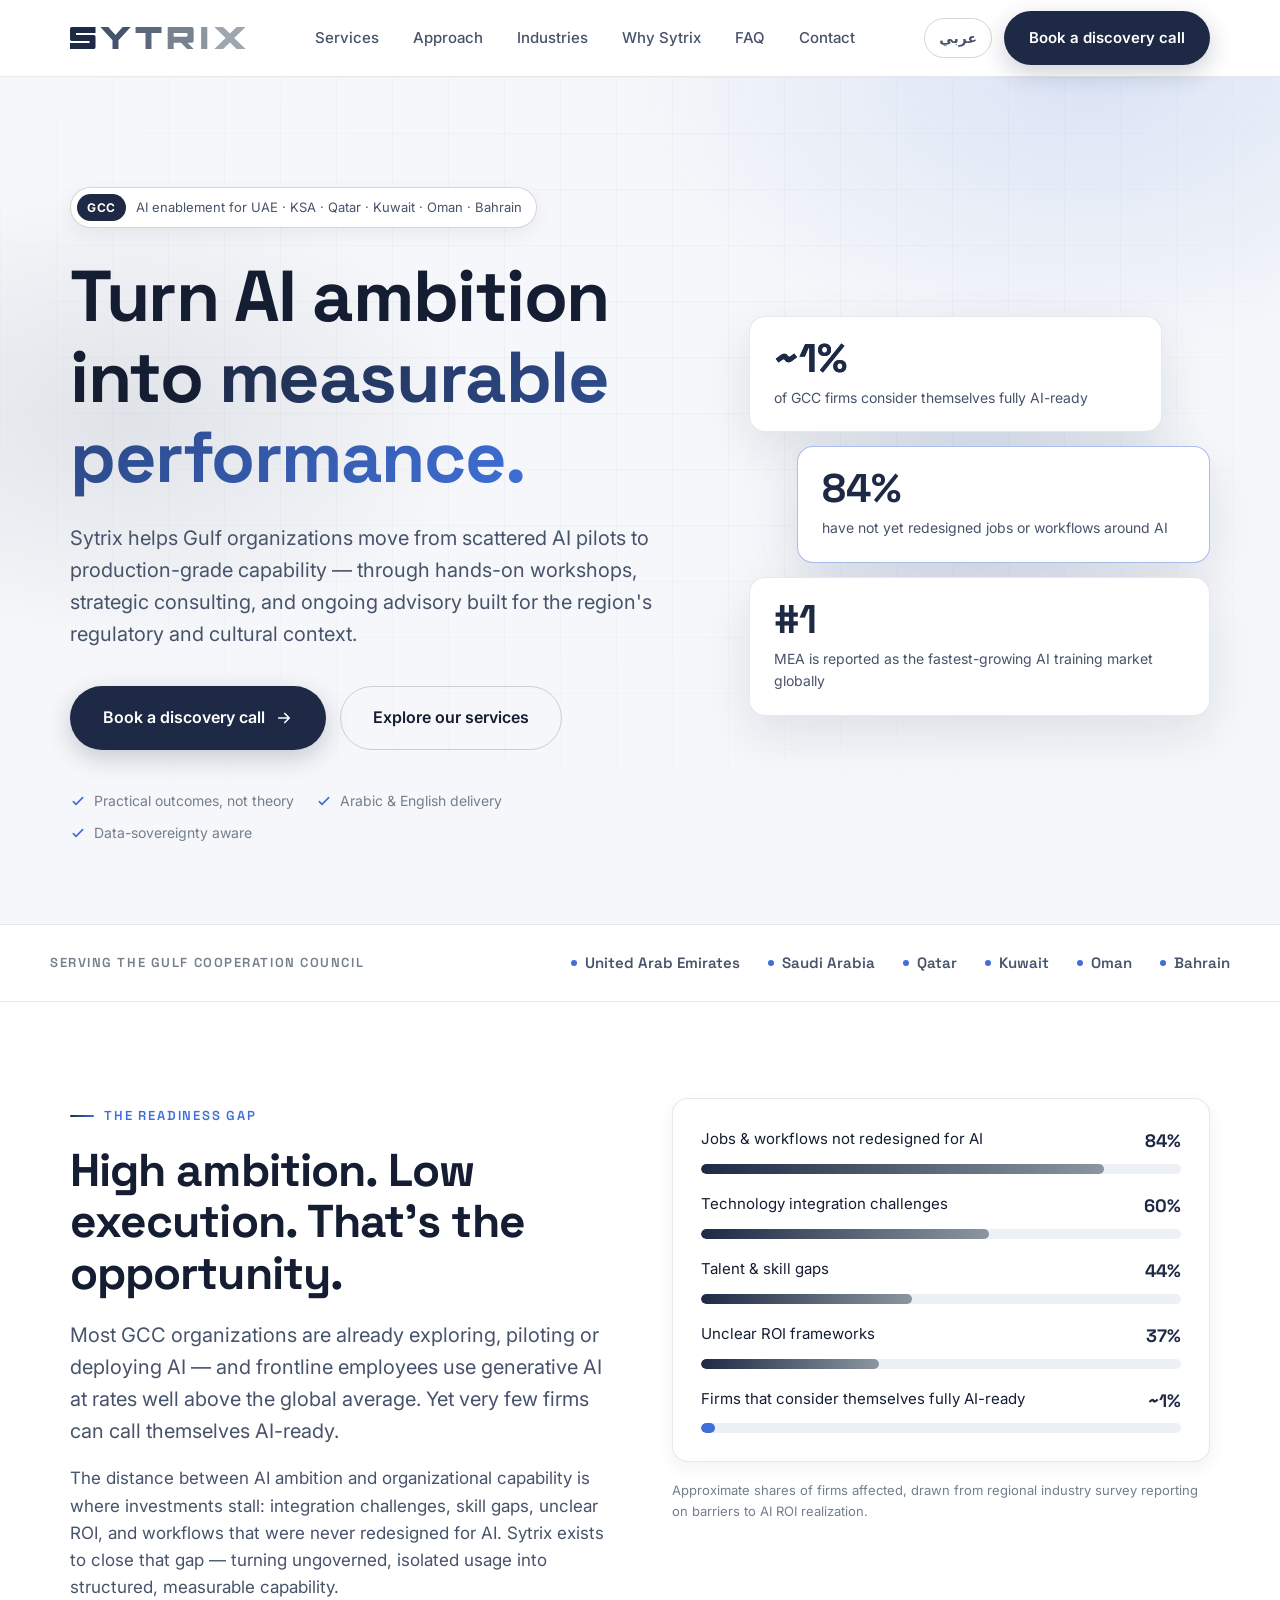
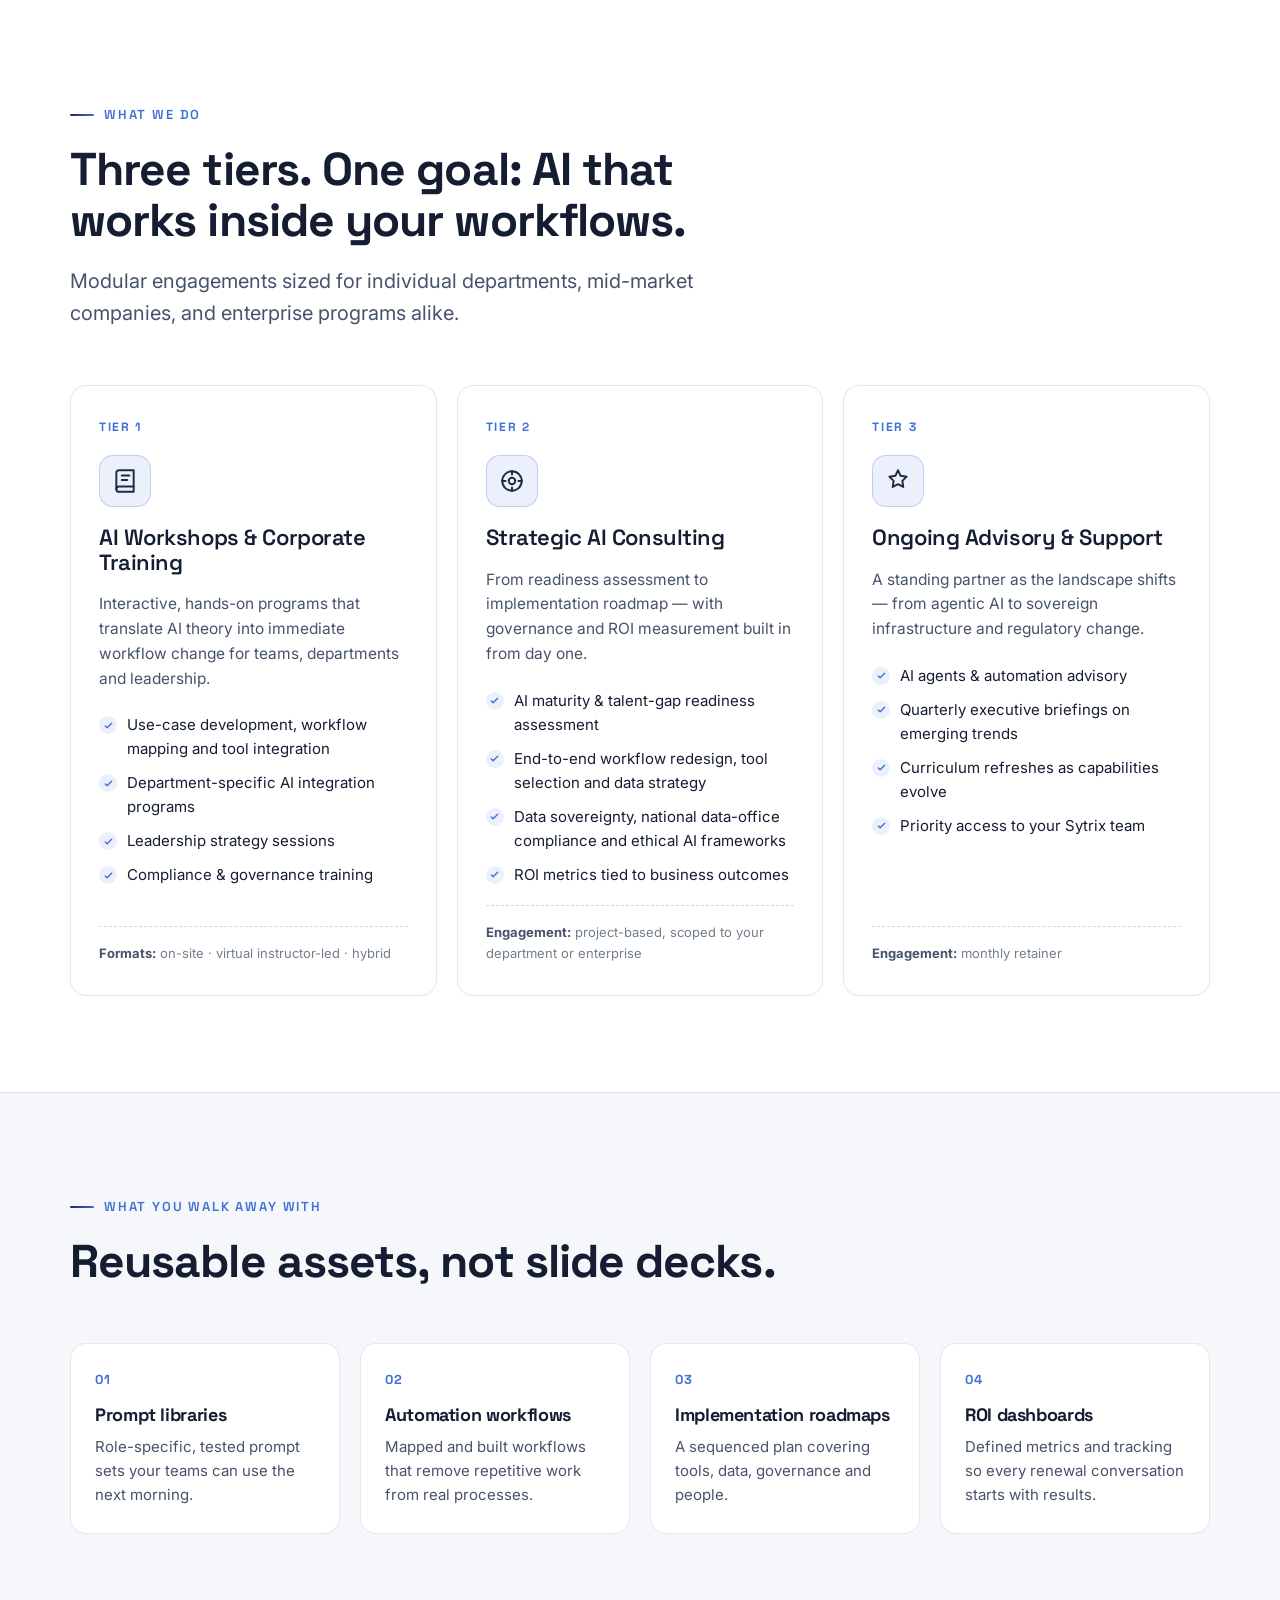
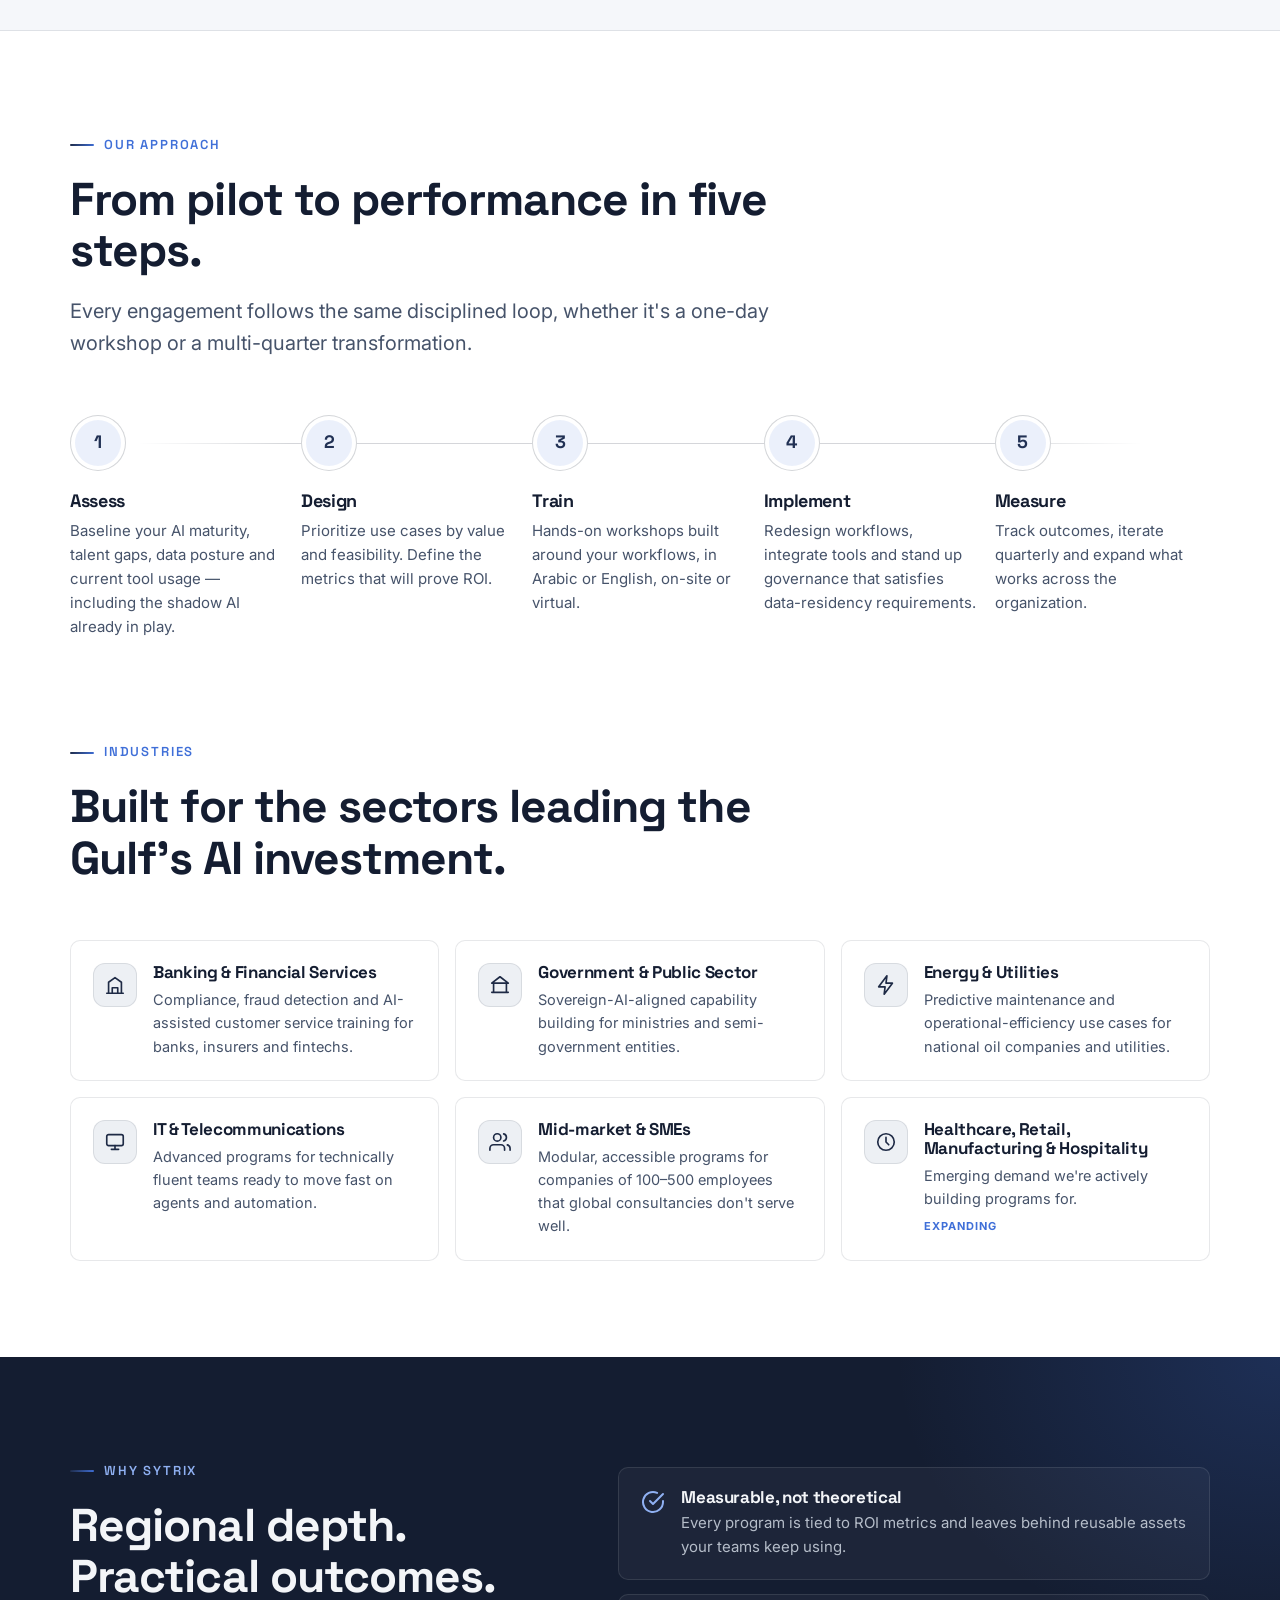
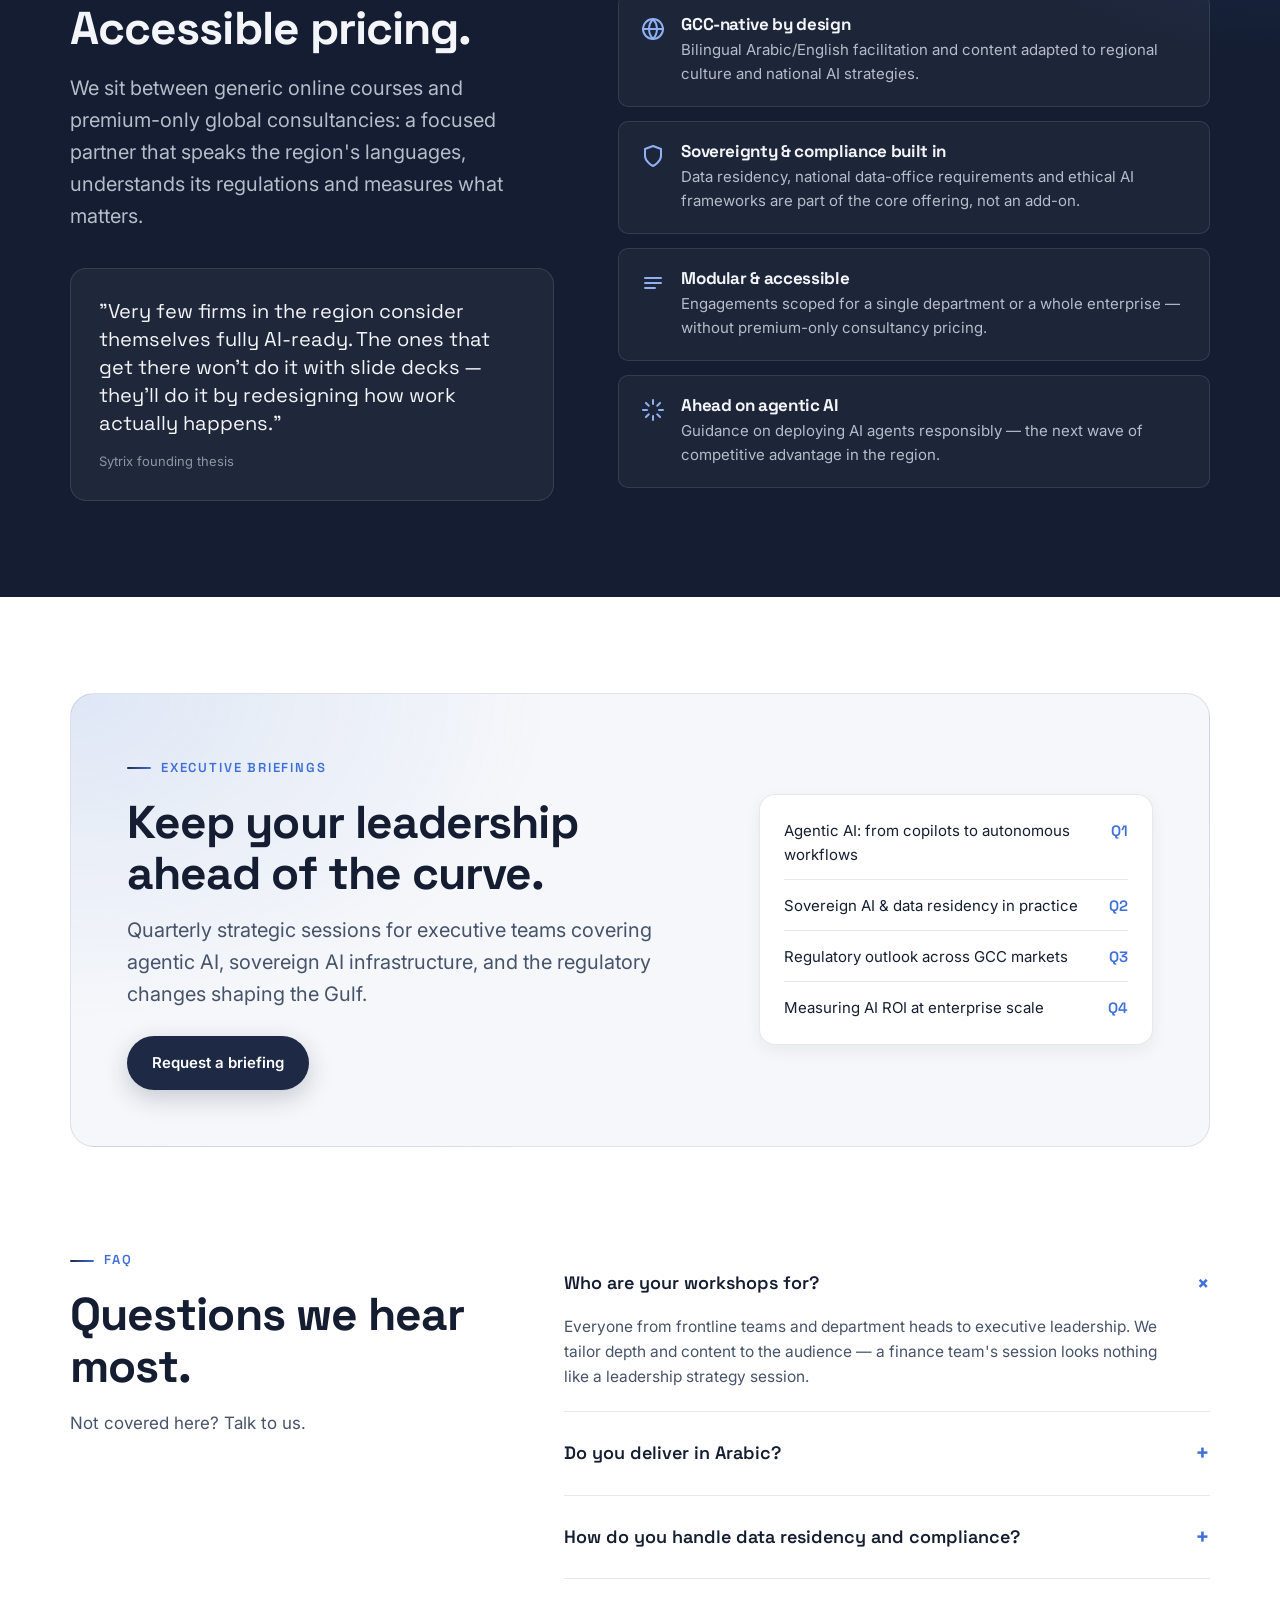
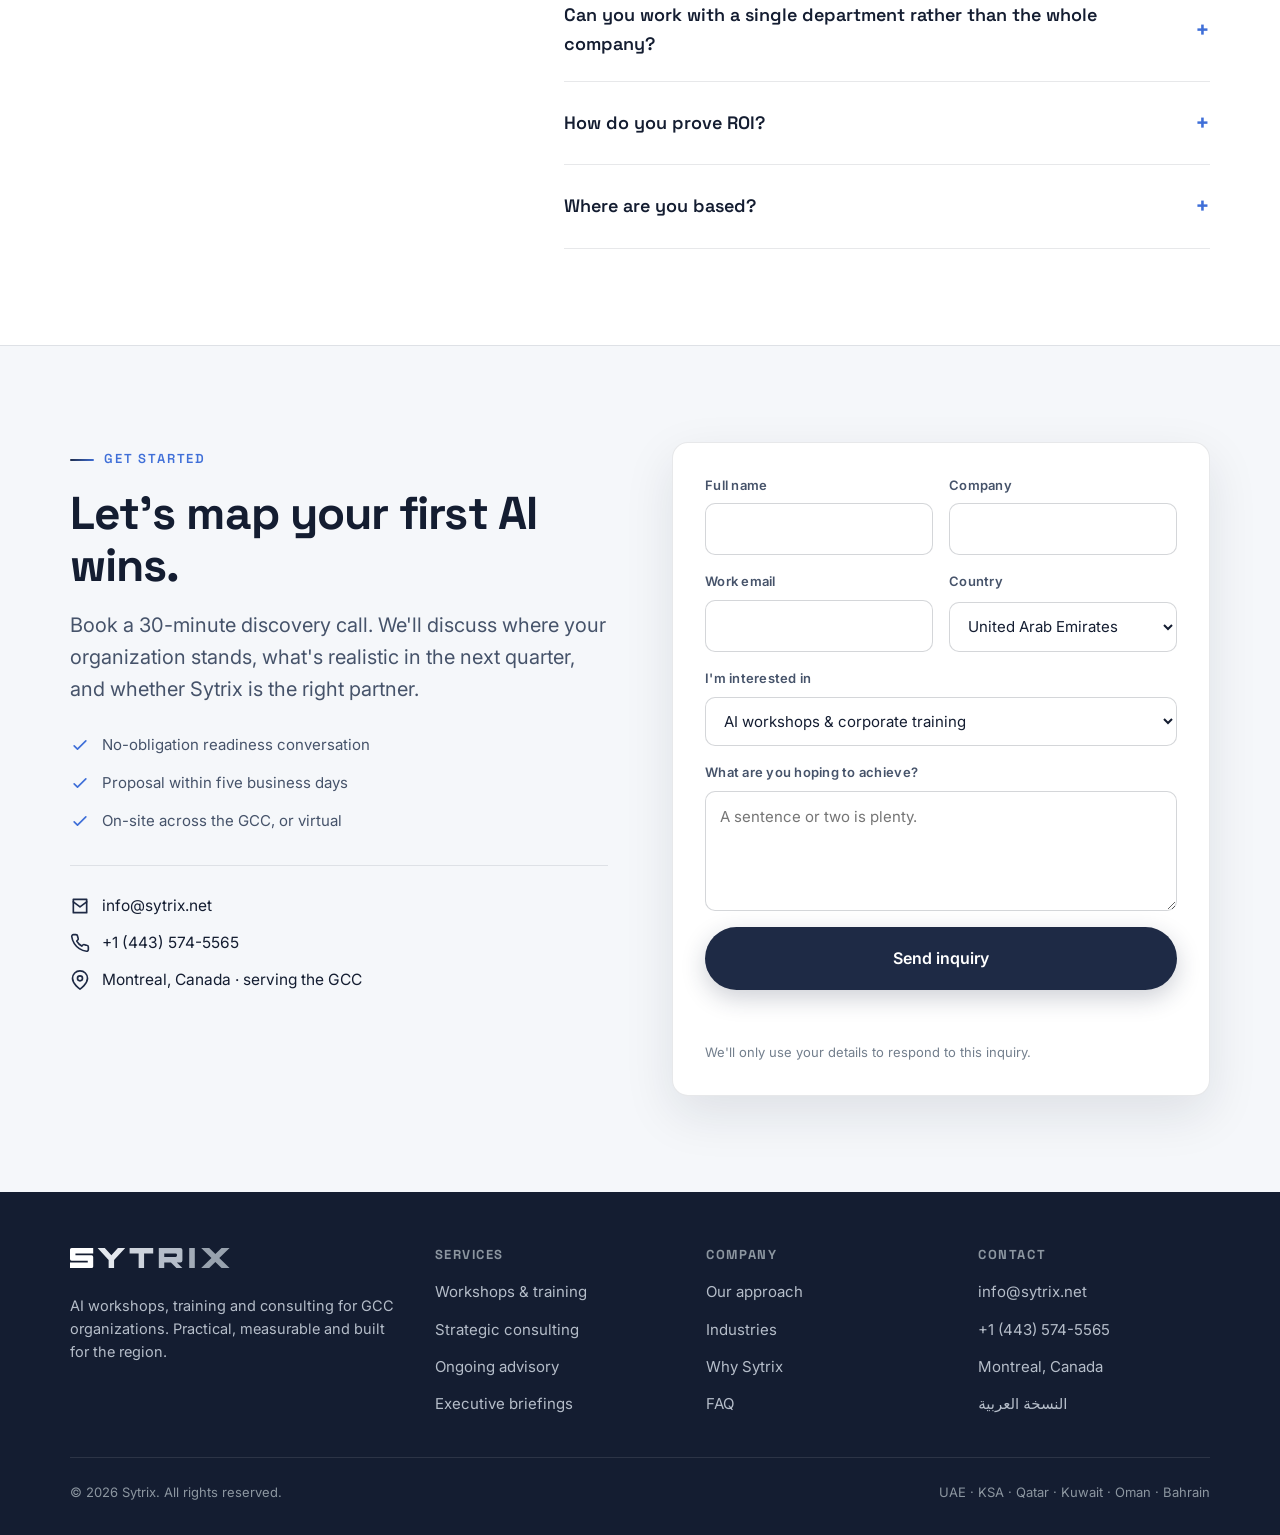
==== commit 2cbd1b45: "Rebuild identity around the SYTRIX logo, add Arabic version and contact details - Recreate the SYTRI" ====
--- a/index.html
+++ b/index.html
@@ -8,7 +8,13 @@
   <meta property="og:title" content="Sytrix — Turn AI ambition into measurable performance">
   <meta property="og:description" content="Practical AI enablement for GCC enterprises: workshops, consulting and advisory built for the region.">
   <meta property="og:type" content="website">
-  <meta name="theme-color" content="#070B14">
+  <meta property="og:url" content="https://sytrix.net/">
+  <meta property="og:site_name" content="Sytrix">
+  <meta name="theme-color" content="#1E2A45">
+  <link rel="canonical" href="https://sytrix.net/">
+  <link rel="alternate" hreflang="en" href="https://sytrix.net/">
+  <link rel="alternate" hreflang="ar" href="https://sytrix.net/ar/">
+  <link rel="alternate" hreflang="x-default" href="https://sytrix.net/">
   <link rel="icon" href="assets/img/favicon.svg" type="image/svg+xml">
   <link rel="preconnect" href="https://fonts.googleapis.com">
   <link rel="preconnect" href="https://fonts.gstatic.com" crossorigin>
@@ -21,8 +27,7 @@
   <header class="header" id="top">
     <div class="container header__inner">
       <a class="brand" href="#top" aria-label="Sytrix home">
-        <img src="assets/img/logo.svg" alt="" width="38" height="38">
-        <span>SYTRIX</span>
+        <img class="brand__logo" src="assets/img/logo.svg" alt="Sytrix" width="176" height="22">
       </a>
       <nav class="nav" aria-label="Primary">
         <a href="#services">Services</a>
@@ -33,7 +38,7 @@
         <a href="#contact">Contact</a>
       </nav>
       <div class="header__cta">
-        <button class="lang-toggle" type="button" title="Arabic version coming soon" aria-label="Switch language">EN · عربي</button>
+        <a class="lang-toggle" href="ar/" lang="ar" hreflang="ar" title="النسخة العربية">عربي</a>
         <a class="btn btn--primary" href="#contact">Book a discovery call</a>
         <button class="nav-toggle" type="button" aria-label="Toggle menu" aria-expanded="false"><span></span></button>
       </div>
@@ -75,7 +80,7 @@
               <div class="stat-card__label">have not yet redesigned jobs or workflows around AI</div>
             </div>
             <div class="stat-card">
-              <div class="stat-card__value" style="color: var(--brand-gold)">#1</div>
+              <div class="stat-card__value accent">#1</div>
               <div class="stat-card__label">MEA is reported as the fastest-growing AI training market globally</div>
             </div>
           </div>
@@ -125,7 +130,7 @@
               <div class="bar__meta"><span>Unclear ROI frameworks</span><b>37%</b></div>
               <div class="bar__track"><div class="bar__fill" data-width="37"></div></div>
             </div>
-            <div class="bar bar--gold">
+            <div class="bar bar--accent">
               <div class="bar__meta"><span>Firms that consider themselves fully AI-ready</span><b>~1%</b></div>
               <div class="bar__track"><div class="bar__fill" data-width="3"></div></div>
             </div>
@@ -260,7 +265,7 @@
     </section>
 
     <!-- ================= WHY SYTRIX ================= -->
-    <section class="section why" id="why">
+    <section class="section why dark" id="why">
       <div class="container why__grid">
         <div class="reveal">
           <div class="eyebrow">Why Sytrix</div>
@@ -349,7 +354,7 @@
           </details>
           <details>
             <summary>Where are you based?</summary>
-            <p>We're based in the UAE and deliver across all six GCC markets, on-site or virtually.</p>
+            <p>Sytrix is headquartered in Montreal, Canada, and delivers across all six GCC markets on-site or virtually, with facilitators working in Gulf time zones.</p>
           </details>
         </div>
       </div>
@@ -367,8 +372,19 @@
             <li><svg viewBox="0 0 24 24" fill="none" stroke="currentColor" stroke-width="2" stroke-linecap="round" stroke-linejoin="round"><path d="M5 13l4 4L19 7"/></svg> Proposal within five business days</li>
             <li><svg viewBox="0 0 24 24" fill="none" stroke="currentColor" stroke-width="2" stroke-linecap="round" stroke-linejoin="round"><path d="M5 13l4 4L19 7"/></svg> On-site across the GCC, or virtual</li>
           </ul>
-        </div>
-        <form class="form reveal" id="contact-form" novalidate>
+          <ul class="contact__details">
+            <li><svg viewBox="0 0 24 24" fill="none" stroke="currentColor" stroke-width="2" stroke-linecap="round" stroke-linejoin="round"><path d="M4 4h16v16H4z"/><path d="M4 7l8 6 8-6"/></svg><a href="mailto:info@sytrix.net" data-contact-email>info@sytrix.net</a></li>
+            <li><svg viewBox="0 0 24 24" fill="none" stroke="currentColor" stroke-width="2" stroke-linecap="round" stroke-linejoin="round"><path d="M22 16.9v3a2 2 0 0 1-2.2 2 19.8 19.8 0 0 1-8.6-3.1 19.5 19.5 0 0 1-6-6A19.8 19.8 0 0 1 2.1 4.2 2 2 0 0 1 4.1 2h3a2 2 0 0 1 2 1.7c.1.9.4 1.8.7 2.6a2 2 0 0 1-.5 2.1L8.1 9.7a16 16 0 0 0 6 6l1.3-1.3a2 2 0 0 1 2.1-.4c.8.3 1.7.6 2.6.7a2 2 0 0 1 1.9 2z"/></svg><a href="tel:+14435745565" data-contact-phone dir="ltr">+1 (443) 574-5565</a></li>
+            <li><svg viewBox="0 0 24 24" fill="none" stroke="currentColor" stroke-width="2" stroke-linecap="round" stroke-linejoin="round"><path d="M21 10c0 7-9 13-9 13S3 17 3 10a9 9 0 0 1 18 0z"/><circle cx="12" cy="10" r="3"/></svg><span>Montreal, Canada · serving the GCC</span></li>
+          </ul>
+        </div>
+        <form class="form reveal" id="contact-form" novalidate
+              data-msg-required="Please fill in your name, company and work email."
+              data-msg-email="That email address doesn't look right."
+              data-msg-sending="Sending…"
+              data-msg-success="Thanks — we'll be in touch within one business day."
+              data-msg-error="Something went wrong. Please email us directly at"
+              data-msg-mailto="Opening your email client… If nothing happens, write to">
           <div class="form__row">
             <div class="field"><label for="name">Full name</label><input id="name" name="name" type="text" autocomplete="name" required></div>
             <div class="field"><label for="company">Company</label><input id="company" name="company" type="text" autocomplete="organization" required></div>
@@ -401,11 +417,11 @@
   </main>
 
   <!-- ================= FOOTER ================= -->
-  <footer class="footer">
+  <footer class="footer dark">
     <div class="container">
       <div class="footer__grid">
         <div>
-          <a class="brand" href="#top"><img src="assets/img/logo.svg" alt="" width="38" height="38"><span>SYTRIX</span></a>
+          <a class="brand" href="#top" aria-label="Sytrix home"><img class="brand__logo" src="assets/img/logo-light.svg" alt="Sytrix" width="160" height="20"></a>
           <p>AI workshops, training and consulting for GCC organizations. Practical, measurable and built for the region.</p>
         </div>
         <div>
@@ -429,9 +445,10 @@
         <div>
           <h4>Contact</h4>
           <ul>
-            <li><a href="#contact" data-contact-email>hello@sytrix.ai</a></li>
-            <li><a href="#contact">Book a discovery call</a></li>
-            <li><span class="muted" style="font-size:15px">United Arab Emirates</span></li>
+            <li><a href="mailto:info@sytrix.net" data-contact-email>info@sytrix.net</a></li>
+            <li><a href="tel:+14435745565" data-contact-phone dir="ltr">+1 (443) 574-5565</a></li>
+            <li><span>Montreal, Canada</span></li>
+            <li><a href="ar/" lang="ar" hreflang="ar">النسخة العربية</a></li>
           </ul>
         </div>
       </div>
--- a/assets/css/style.css
+++ b/assets/css/style.css
@@ -1,26 +1,42 @@
 /* ============================================================
    Sytrix — visual identity tokens
-   Swap the values in :root once the final logo colours are set.
+   Derived from the SYTRIX wordmark: navy → slate gradient.
    ============================================================ */
 :root {
-  /* Brand */
-  --brand-teal: #2DD4BF;
-  --brand-blue: #3B82F6;
-  --brand-gold: #F5C451;
-  --brand-gradient: linear-gradient(135deg, var(--brand-teal) 0%, var(--brand-blue) 100%);
-
-  /* Surfaces (dark theme is the primary identity) */
-  --bg: #070B14;
-  --bg-elev: #0B1220;
-  --surface: #101A2E;
-  --surface-2: #16223A;
-  --border: rgba(255, 255, 255, 0.08);
-  --border-strong: rgba(255, 255, 255, 0.16);
+  /* Brand (from the logo) */
+  --navy: #1E2A45;
+  --navy-deep: #141D31;
+  --slate-700: #46536A;
+  --slate-500: #737F8D;
+  --slate-400: #8C96A0;
+  --slate-300: #B5BDC9;
+  --slate-200: #D9DEE6;
+  --slate-100: #EDF0F4;
+  --accent: #3F6FD8;            /* steel blue: links, highlights, CTAs on dark */
+  --accent-soft: rgba(63, 111, 216, 0.10);
+  --brand-gradient: linear-gradient(135deg, var(--navy) 0%, var(--accent) 100%);
+  --slate-gradient: linear-gradient(90deg, var(--navy) 0%, var(--slate-400) 100%);
+
+  /* Surfaces (light theme is the primary identity) */
+  --bg: #FFFFFF;
+  --bg-soft: #F5F7FA;
+  --surface: #FFFFFF;
+  --surface-2: #F5F7FA;
+  --border: rgba(20, 29, 49, 0.10);
+  --border-strong: rgba(20, 29, 49, 0.18);
 
   /* Text */
-  --text: #EEF2FA;
-  --text-muted: #A5B0C6;
-  --text-faint: #6F7B94;
+  --text: #141D31;
+  --text-muted: #46536A;
+  --text-faint: #737F8D;
+
+  /* Dark bands */
+  --dark-bg: var(--navy-deep);
+  --dark-surface: rgba(255, 255, 255, 0.04);
+  --dark-border: rgba(255, 255, 255, 0.10);
+  --dark-text: #F3F5F8;
+  --dark-muted: #B5BDC9;
+  --dark-faint: #8C96A0;
 
   /* Type */
   --font-display: "Space Grotesk", "Inter", system-ui, sans-serif;
@@ -31,7 +47,8 @@
   --gutter: 20px;
   --radius: 16px;
   --radius-sm: 10px;
-  --shadow: 0 20px 60px rgba(0, 0, 0, 0.45);
+  --shadow: 0 18px 50px rgba(20, 29, 49, 0.10);
+  --shadow-sm: 0 6px 18px rgba(20, 29, 49, 0.06);
 }
 
 *, *::before, *::after { box-sizing: border-box; }
@@ -49,18 +66,17 @@
 img, svg { display: block; max-width: 100%; }
 a { color: inherit; text-decoration: none; }
 button { font: inherit; }
-h1, h2, h3, h4 { font-family: var(--font-display); line-height: 1.12; margin: 0; letter-spacing: -0.02em; }
+h1, h2, h3, h4 { font-family: var(--font-display); line-height: 1.12; margin: 0; letter-spacing: -0.02em; color: var(--text); }
 p { margin: 0; }
-ul { margin: 0; padding: 0; list-style: none; }
+ul, ol { margin: 0; padding: 0; list-style: none; }
 
 .container { width: 100%; max-width: var(--container); margin: 0 auto; padding: 0 var(--gutter); }
 .section { padding: 96px 0; position: relative; }
-.section--tight { padding: 64px 0; }
 .section-head { max-width: 720px; margin-bottom: 56px; }
 .eyebrow {
   display: inline-flex; align-items: center; gap: 10px;
   font-family: var(--font-display); font-size: 13px; font-weight: 600;
-  letter-spacing: 0.14em; text-transform: uppercase; color: var(--brand-teal);
+  letter-spacing: 0.14em; text-transform: uppercase; color: var(--accent);
   margin-bottom: 18px;
 }
 .eyebrow::before { content: ""; width: 24px; height: 2px; background: var(--brand-gradient); border-radius: 2px; }
@@ -69,23 +85,21 @@
 .h3 { font-size: 22px; font-weight: 600; }
 .lead { font-size: clamp(17px, 1.6vw, 20px); color: var(--text-muted); max-width: 62ch; }
 .muted { color: var(--text-muted); }
-.gradient-text {
-  background: var(--brand-gradient);
-  -webkit-background-clip: text; background-clip: text; color: transparent;
-}
+.gradient-text { background: var(--brand-gradient); -webkit-background-clip: text; background-clip: text; color: transparent; }
+.accent { color: var(--accent); }
 
 /* ---------- Buttons ---------- */
 .btn {
   display: inline-flex; align-items: center; justify-content: center; gap: 10px;
   padding: 14px 24px; border-radius: 999px; font-weight: 600; font-size: 15px;
-  border: 1px solid transparent; cursor: pointer; transition: transform .15s ease, box-shadow .2s ease, background .2s ease, border-color .2s ease;
-  white-space: nowrap;
+  border: 1px solid transparent; cursor: pointer; white-space: nowrap;
+  transition: transform .15s ease, box-shadow .2s ease, background .2s ease, border-color .2s ease, color .2s ease;
 }
 .btn:active { transform: translateY(1px); }
-.btn--primary { background: var(--brand-gradient); color: #041018; box-shadow: 0 8px 30px rgba(45, 212, 191, 0.25); }
-.btn--primary:hover { box-shadow: 0 12px 40px rgba(59, 130, 246, 0.35); }
+.btn--primary { background: var(--navy); color: #fff; box-shadow: 0 8px 24px rgba(30, 42, 69, 0.22); }
+.btn--primary:hover { background: var(--navy-deep); box-shadow: 0 12px 30px rgba(30, 42, 69, 0.30); }
 .btn--ghost { background: transparent; color: var(--text); border-color: var(--border-strong); }
-.btn--ghost:hover { border-color: var(--brand-teal); background: rgba(45, 212, 191, 0.06); }
+.btn--ghost:hover { border-color: var(--navy); background: var(--bg-soft); }
 .btn--lg { padding: 18px 32px; font-size: 16px; }
 .btn svg { width: 18px; height: 18px; }
 
@@ -93,21 +107,22 @@
 .header {
   position: sticky; top: 0; z-index: 50;
   backdrop-filter: blur(14px); -webkit-backdrop-filter: blur(14px);
-  background: rgba(7, 11, 20, 0.72);
+  background: rgba(255, 255, 255, 0.82);
   border-bottom: 1px solid var(--border);
 }
 .header__inner { display: flex; align-items: center; justify-content: space-between; height: 76px; gap: 24px; }
-.brand { display: inline-flex; align-items: center; gap: 12px; font-family: var(--font-display); font-weight: 700; font-size: 22px; letter-spacing: 0.06em; }
-.brand img { width: 38px; height: 38px; }
+.brand { display: inline-flex; align-items: center; }
+.brand__logo { height: 22px; width: auto; }
 .nav { display: flex; align-items: center; gap: 34px; }
 .nav a { font-size: 15px; font-weight: 500; color: var(--text-muted); transition: color .2s; }
 .nav a:hover { color: var(--text); }
 .header__cta { display: flex; align-items: center; gap: 12px; }
 .lang-toggle {
-  display: inline-flex; align-items: center; gap: 6px; padding: 8px 12px; border-radius: 999px;
-  border: 1px solid var(--border-strong); background: transparent; color: var(--text-muted); font-size: 13px; font-weight: 600; cursor: pointer;
-}
-.lang-toggle:hover { color: var(--text); border-color: var(--brand-teal); }
+  display: inline-flex; align-items: center; gap: 6px; padding: 8px 14px; border-radius: 999px;
+  border: 1px solid var(--border-strong); background: transparent; color: var(--text-muted); font-size: 14px; font-weight: 600; cursor: pointer;
+  transition: color .2s, border-color .2s;
+}
+.lang-toggle:hover { color: var(--text); border-color: var(--navy); }
 .nav-toggle {
   display: none; width: 44px; height: 44px; border-radius: 12px; border: 1px solid var(--border-strong);
   background: transparent; color: var(--text); cursor: pointer; align-items: center; justify-content: center;
@@ -122,124 +137,120 @@
 .nav-open .nav-toggle span::after { transform: translateY(-6px) rotate(-45deg); }
 
 /* ---------- Hero ---------- */
-.hero { position: relative; padding: 110px 0 80px; overflow: hidden; isolation: isolate; }
+.hero { position: relative; padding: 110px 0 80px; overflow: hidden; isolation: isolate; background: var(--bg-soft); }
 .hero__bg { position: absolute; inset: 0; z-index: -1; pointer-events: none; }
 .hero__bg::before {
   content: ""; position: absolute; inset: 0;
   background:
-    radial-gradient(60% 50% at 80% 10%, rgba(59, 130, 246, 0.28), transparent 60%),
-    radial-gradient(45% 40% at 15% 30%, rgba(45, 212, 191, 0.22), transparent 60%),
-    radial-gradient(40% 30% at 55% 100%, rgba(245, 196, 81, 0.10), transparent 60%);
+    radial-gradient(60% 55% at 85% 0%, rgba(63, 111, 216, 0.14), transparent 60%),
+    radial-gradient(45% 45% at 10% 40%, rgba(30, 42, 69, 0.10), transparent 60%);
 }
 .hero__bg::after {
-  content: ""; position: absolute; inset: 0; opacity: .35;
+  content: ""; position: absolute; inset: 0; opacity: .5;
   background-image:
-    linear-gradient(rgba(255,255,255,0.05) 1px, transparent 1px),
-    linear-gradient(90deg, rgba(255,255,255,0.05) 1px, transparent 1px);
+    linear-gradient(rgba(20,29,49,0.06) 1px, transparent 1px),
+    linear-gradient(90deg, rgba(20,29,49,0.06) 1px, transparent 1px);
   background-size: 56px 56px;
   mask-image: radial-gradient(70% 70% at 50% 30%, #000 30%, transparent 100%);
   -webkit-mask-image: radial-gradient(70% 70% at 50% 30%, #000 30%, transparent 100%);
 }
 .hero__grid { display: grid; grid-template-columns: 1.15fr 0.85fr; gap: 56px; align-items: center; }
 .hero__pill {
-  display: inline-flex; align-items: center; gap: 10px; padding: 8px 14px 8px 8px; border-radius: 999px;
-  border: 1px solid var(--border-strong); background: rgba(255,255,255,0.03); font-size: 13px; color: var(--text-muted); margin-bottom: 28px;
-}
-.hero__pill b { display: inline-flex; align-items: center; padding: 4px 10px; border-radius: 999px; background: var(--brand-gradient); color: #041018; font-weight: 700; font-size: 12px; letter-spacing: .06em; text-transform: uppercase; }
+  display: inline-flex; align-items: center; gap: 10px; padding: 6px 14px 6px 6px; border-radius: 999px;
+  border: 1px solid var(--border-strong); background: #fff; font-size: 13px; color: var(--text-muted); margin-bottom: 28px;
+  box-shadow: var(--shadow-sm);
+}
+[dir="rtl"] .hero__pill { padding: 6px 6px 6px 14px; }
+.hero__pill b { display: inline-flex; align-items: center; padding: 4px 10px; border-radius: 999px; background: var(--navy); color: #fff; font-weight: 700; font-size: 12px; letter-spacing: .06em; text-transform: uppercase; }
 .hero h1 { margin-bottom: 24px; }
 .hero .lead { margin-bottom: 36px; }
 .hero__actions { display: flex; flex-wrap: wrap; gap: 14px; margin-bottom: 40px; }
 .hero__trust { display: flex; flex-wrap: wrap; gap: 10px 22px; color: var(--text-faint); font-size: 14px; }
 .hero__trust li { display: inline-flex; align-items: center; gap: 8px; }
-.hero__trust svg { width: 16px; height: 16px; color: var(--brand-teal); }
+.hero__trust svg { width: 16px; height: 16px; color: var(--accent); }
 
 /* Hero visual */
 .hero__visual { position: relative; }
 .card-stack { position: relative; display: grid; gap: 14px; }
 .stat-card {
-  background: linear-gradient(180deg, rgba(255,255,255,0.06), rgba(255,255,255,0.02));
-  border: 1px solid var(--border-strong); border-radius: var(--radius); padding: 22px 24px;
-  backdrop-filter: blur(10px); box-shadow: var(--shadow);
-}
-.stat-card__value { font-family: var(--font-display); font-size: 40px; font-weight: 700; line-height: 1; }
+  background: #fff; border: 1px solid var(--border); border-radius: var(--radius); padding: 22px 24px;
+  box-shadow: var(--shadow);
+}
+.stat-card__value { font-family: var(--font-display); font-size: 40px; font-weight: 700; line-height: 1; color: var(--navy); }
 .stat-card__label { color: var(--text-muted); font-size: 14px; margin-top: 8px; }
-.stat-card--accent { border-color: rgba(45, 212, 191, 0.5); }
-.stat-card--offset { margin-left: 48px; }
-.stat-card--offset-2 { margin-right: 48px; }
+.stat-card--accent { border-color: rgba(63, 111, 216, 0.45); }
+.stat-card--offset { margin-inline-start: 48px; }
+.stat-card--offset-2 { margin-inline-end: 48px; }
 .hero__orbit {
   position: absolute; inset: -10% -6%; z-index: -1; border-radius: 40px;
-  background: radial-gradient(60% 60% at 50% 50%, rgba(59,130,246,0.18), transparent 70%);
+  background: radial-gradient(60% 60% at 50% 50%, rgba(63,111,216,0.14), transparent 70%);
   filter: blur(30px);
 }
 
-/* ---------- Logo strip / regions ---------- */
-.regions { border-top: 1px solid var(--border); border-bottom: 1px solid var(--border); background: var(--bg-elev); }
+/* ---------- Regions strip ---------- */
+.regions { border-top: 1px solid var(--border); border-bottom: 1px solid var(--border); background: #fff; }
 .regions__inner { display: flex; align-items: center; justify-content: space-between; gap: 24px; flex-wrap: wrap; padding: 26px 0; }
 .regions__label { font-size: 13px; letter-spacing: .12em; text-transform: uppercase; color: var(--text-faint); font-family: var(--font-display); font-weight: 600; }
 .regions__list { display: flex; flex-wrap: wrap; gap: 10px 28px; }
-.regions__list li { font-family: var(--font-display); font-weight: 600; font-size: 15px; color: var(--text-muted); display: inline-flex; align-items: center; gap: 8px; }
-.regions__list li::before { content: ""; width: 6px; height: 6px; border-radius: 50%; background: var(--brand-gradient); }
-
-/* ---------- Problem / readiness gap ---------- */
+.regions__list li { font-family: var(--font-display); font-weight: 600; font-size: 15px; color: var(--slate-700); display: inline-flex; align-items: center; gap: 8px; }
+.regions__list li::before { content: ""; width: 6px; height: 6px; border-radius: 50%; background: var(--accent); }
+
+/* ---------- Readiness gap ---------- */
 .gap__grid { display: grid; grid-template-columns: 1fr 1fr; gap: 64px; align-items: start; }
-.gap__copy p + p { margin-top: 18px; }
-.bars { display: grid; gap: 18px; }
+.bars { display: grid; gap: 18px; padding: 28px; border-radius: var(--radius); border: 1px solid var(--border); background: #fff; box-shadow: var(--shadow-sm); }
 .bar { display: grid; gap: 8px; }
-.bar__meta { display: flex; justify-content: space-between; font-size: 15px; }
-.bar__meta b { font-family: var(--font-display); font-size: 18px; }
-.bar__track { height: 10px; border-radius: 999px; background: rgba(255,255,255,0.06); overflow: hidden; }
-.bar__fill { height: 100%; border-radius: 999px; background: var(--brand-gradient); width: 0; transition: width 1.2s cubic-bezier(.2,.8,.2,1); }
-.bar--gold .bar__fill { background: linear-gradient(90deg, var(--brand-gold), #F59E0B); }
+.bar__meta { display: flex; justify-content: space-between; gap: 16px; font-size: 15px; }
+.bar__meta b { font-family: var(--font-display); font-size: 18px; color: var(--navy); }
+.bar__track { height: 10px; border-radius: 999px; background: var(--slate-100); overflow: hidden; }
+.bar__fill { height: 100%; border-radius: 999px; background: var(--slate-gradient); width: 0; transition: width 1.2s cubic-bezier(.2,.8,.2,1); }
+.bar--accent .bar__fill { background: var(--accent); }
 .footnote { font-size: 13px; color: var(--text-faint); margin-top: 18px; }
 
 /* ---------- Services ---------- */
 .services__grid { display: grid; grid-template-columns: repeat(3, 1fr); gap: 20px; }
 .service {
-  position: relative; background: var(--surface); border: 1px solid var(--border); border-radius: var(--radius);
+  position: relative; background: #fff; border: 1px solid var(--border); border-radius: var(--radius);
   padding: 32px 28px; display: flex; flex-direction: column; gap: 18px; overflow: hidden;
   transition: transform .25s ease, border-color .25s ease, box-shadow .25s ease;
 }
-.service::before {
-  content: ""; position: absolute; inset: 0 0 auto 0; height: 3px; background: var(--brand-gradient); opacity: 0; transition: opacity .25s;
-}
-.service:hover { transform: translateY(-4px); border-color: rgba(45,212,191,0.4); box-shadow: var(--shadow); }
+.service::before { content: ""; position: absolute; inset: 0 0 auto 0; height: 3px; background: var(--brand-gradient); opacity: 0; transition: opacity .25s; }
+.service:hover { transform: translateY(-4px); border-color: rgba(63,111,216,0.4); box-shadow: var(--shadow); }
 .service:hover::before { opacity: 1; }
-.service__tier { font-family: var(--font-display); font-size: 12px; letter-spacing: .14em; text-transform: uppercase; color: var(--brand-teal); font-weight: 700; }
+.service__tier { font-family: var(--font-display); font-size: 12px; letter-spacing: .14em; text-transform: uppercase; color: var(--accent); font-weight: 700; }
 .service__icon {
   width: 52px; height: 52px; border-radius: 14px; display: grid; place-items: center;
-  background: rgba(45,212,191,0.08); border: 1px solid rgba(45,212,191,0.25); color: var(--brand-teal);
+  background: var(--accent-soft); border: 1px solid rgba(63,111,216,0.25); color: var(--navy);
 }
 .service__icon svg { width: 26px; height: 26px; }
 .service p { color: var(--text-muted); font-size: 15.5px; }
 .service ul { display: grid; gap: 10px; margin-top: 4px; }
 .service li { display: flex; gap: 10px; font-size: 15px; color: var(--text); }
-.service li::before { content: ""; flex: none; width: 18px; height: 18px; margin-top: 3px; border-radius: 50%; background: rgba(45,212,191,0.12);
-  background-image: url("data:image/svg+xml,%3Csvg xmlns='http://www.w3.org/2000/svg' viewBox='0 0 24 24' fill='none' stroke='%232DD4BF' stroke-width='3' stroke-linecap='round' stroke-linejoin='round'%3E%3Cpath d='M5 13l4 4L19 7'/%3E%3C/svg%3E");
+.service li::before { content: ""; flex: none; width: 18px; height: 18px; margin-top: 3px; border-radius: 50%; background: var(--accent-soft);
+  background-image: url("data:image/svg+xml,%3Csvg xmlns='http://www.w3.org/2000/svg' viewBox='0 0 24 24' fill='none' stroke='%233F6FD8' stroke-width='3' stroke-linecap='round' stroke-linejoin='round'%3E%3Cpath d='M5 13l4 4L19 7'/%3E%3C/svg%3E");
   background-size: 11px; background-position: center; background-repeat: no-repeat; }
 .service__formats { margin-top: auto; padding-top: 16px; border-top: 1px dashed var(--border-strong); font-size: 13px; color: var(--text-faint); }
 .service__formats b { color: var(--text-muted); }
 
 /* ---------- Outcomes ---------- */
-.outcomes { background: var(--bg-elev); border-top: 1px solid var(--border); border-bottom: 1px solid var(--border); }
+.outcomes { background: var(--bg-soft); border-top: 1px solid var(--border); border-bottom: 1px solid var(--border); }
 .outcomes__grid { display: grid; grid-template-columns: repeat(4, 1fr); gap: 20px; }
-.outcome { padding: 26px 24px; border-radius: var(--radius); border: 1px solid var(--border); background: rgba(255,255,255,0.02); }
-.outcome__num { font-family: var(--font-display); font-size: 13px; color: var(--brand-gold); font-weight: 700; letter-spacing: .1em; margin-bottom: 14px; }
+.outcome { padding: 26px 24px; border-radius: var(--radius); border: 1px solid var(--border); background: #fff; }
+.outcome__num { font-family: var(--font-display); font-size: 13px; color: var(--accent); font-weight: 700; letter-spacing: .1em; margin-bottom: 14px; }
 .outcome h3 { font-size: 18px; margin-bottom: 10px; }
 .outcome p { color: var(--text-muted); font-size: 15px; }
 
 /* ---------- Process ---------- */
-.process { position: relative; }
-.process__steps { display: grid; grid-template-columns: repeat(5, 1fr); gap: 16px; counter-reset: step; position: relative; }
+.process__steps { display: grid; grid-template-columns: repeat(5, 1fr); gap: 16px; position: relative; }
 .process__steps::before {
   content: ""; position: absolute; left: 6%; right: 6%; top: 28px; height: 1px;
   background: linear-gradient(90deg, transparent, var(--border-strong) 15%, var(--border-strong) 85%, transparent);
 }
-.step { position: relative; padding-top: 0; }
+.step { position: relative; }
 .step__dot {
   width: 56px; height: 56px; border-radius: 50%; display: grid; place-items: center; margin-bottom: 20px;
-  background: var(--bg); border: 1px solid var(--border-strong); font-family: var(--font-display); font-weight: 700; font-size: 18px; position: relative;
-}
-.step__dot::after { content: ""; position: absolute; inset: 4px; border-radius: 50%; background: var(--brand-gradient); opacity: .15; }
+  background: #fff; border: 1px solid var(--border-strong); font-family: var(--font-display); font-weight: 700; font-size: 18px; color: var(--navy); position: relative;
+}
+.step__dot::after { content: ""; position: absolute; inset: 4px; border-radius: 50%; background: var(--accent); opacity: .10; }
 .step h3 { font-size: 18px; margin-bottom: 8px; }
 .step p { color: var(--text-muted); font-size: 15px; }
 
@@ -247,84 +258,95 @@
 .industries__grid { display: grid; grid-template-columns: repeat(3, 1fr); gap: 16px; }
 .industry {
   display: flex; gap: 16px; align-items: flex-start; padding: 22px; border-radius: var(--radius-sm);
-  border: 1px solid var(--border); background: var(--surface); transition: border-color .2s, background .2s;
-}
-.industry:hover { border-color: rgba(59,130,246,0.45); background: var(--surface-2); }
-.industry__icon { flex: none; width: 44px; height: 44px; border-radius: 12px; display: grid; place-items: center; background: rgba(59,130,246,0.1); color: #7DB4FF; border: 1px solid rgba(59,130,246,0.3); }
+  border: 1px solid var(--border); background: #fff; transition: border-color .2s, box-shadow .2s;
+}
+.industry:hover { border-color: rgba(63,111,216,0.45); box-shadow: var(--shadow-sm); }
+.industry__icon { flex: none; width: 44px; height: 44px; border-radius: 12px; display: grid; place-items: center; background: var(--slate-100); color: var(--navy); border: 1px solid var(--border); }
 .industry__icon svg { width: 22px; height: 22px; }
 .industry h3 { font-size: 17px; margin-bottom: 6px; }
 .industry p { font-size: 14.5px; color: var(--text-muted); }
-.industry__tag { display: inline-block; margin-top: 8px; font-size: 11px; letter-spacing: .1em; text-transform: uppercase; color: var(--brand-gold); font-weight: 700; }
+.industry__tag { display: inline-block; margin-top: 8px; font-size: 11px; letter-spacing: .1em; text-transform: uppercase; color: var(--accent); font-weight: 700; }
+
+/* ---------- Dark band helpers ---------- */
+.dark { background: var(--dark-bg); color: var(--dark-text); }
+.dark h1, .dark h2, .dark h3, .dark h4 { color: var(--dark-text); }
+.dark .lead, .dark .muted { color: var(--dark-muted); }
+.dark .eyebrow { color: #8FB0F2; }
+.dark .btn--primary { background: #fff; color: var(--navy); box-shadow: 0 8px 24px rgba(0,0,0,0.25); }
+.dark .btn--primary:hover { background: var(--slate-100); }
 
 /* ---------- Why Sytrix ---------- */
-.why { background: var(--bg-elev); border-top: 1px solid var(--border); border-bottom: 1px solid var(--border); }
-.why__grid { display: grid; grid-template-columns: 0.9fr 1.1fr; gap: 64px; align-items: center; }
+.why { position: relative; overflow: hidden; }
+.why::before { content: ""; position: absolute; inset: 0; background: radial-gradient(50% 60% at 100% 0%, rgba(63,111,216,0.22), transparent 60%); pointer-events: none; }
+.why__grid { display: grid; grid-template-columns: 0.9fr 1.1fr; gap: 64px; align-items: center; position: relative; }
 .why__list { display: grid; gap: 14px; }
-.why__item { display: flex; gap: 16px; padding: 20px 22px; border-radius: var(--radius-sm); border: 1px solid var(--border); background: rgba(255,255,255,0.02); }
-.why__item svg { flex: none; width: 24px; height: 24px; color: var(--brand-teal); margin-top: 2px; }
+.why__item { display: flex; gap: 16px; padding: 20px 22px; border-radius: var(--radius-sm); border: 1px solid var(--dark-border); background: var(--dark-surface); }
+.why__item svg { flex: none; width: 24px; height: 24px; color: #8FB0F2; margin-top: 2px; }
 .why__item h3 { font-size: 17px; margin-bottom: 4px; }
-.why__item p { color: var(--text-muted); font-size: 15px; }
-.quote {
-  margin-top: 36px; padding: 28px; border-radius: var(--radius); border: 1px solid rgba(245,196,81,0.3);
-  background: linear-gradient(180deg, rgba(245,196,81,0.08), rgba(245,196,81,0.02));
-}
-.quote p { font-family: var(--font-display); font-size: 20px; line-height: 1.4; }
-.quote small { display: block; margin-top: 14px; color: var(--text-faint); font-size: 13px; }
-
-/* ---------- Agentic / briefings band ---------- */
-.band { position: relative; overflow: hidden; border-radius: 24px; padding: 56px; border: 1px solid var(--border-strong);
-  background: radial-gradient(80% 120% at 0% 0%, rgba(45,212,191,0.18), transparent 60%), radial-gradient(60% 100% at 100% 100%, rgba(59,130,246,0.22), transparent 60%), var(--surface); }
+.why__item p { color: var(--dark-muted); font-size: 15px; }
+.quote { margin-top: 36px; padding: 28px; border-radius: var(--radius); border: 1px solid var(--dark-border); background: rgba(255,255,255,0.05); }
+.quote p { font-family: var(--font-display); font-size: 20px; line-height: 1.4; color: var(--dark-text); }
+.quote small { display: block; margin-top: 14px; color: var(--dark-faint); font-size: 13px; }
+
+/* ---------- Briefings band ---------- */
+.band { position: relative; overflow: hidden; border-radius: 24px; padding: 56px; border: 1px solid var(--border);
+  background: radial-gradient(70% 120% at 0% 0%, rgba(63,111,216,0.12), transparent 60%), var(--bg-soft); }
 .band__grid { display: grid; grid-template-columns: 1.2fr 0.8fr; gap: 40px; align-items: center; }
 .band h2 { margin-bottom: 14px; }
 .band .lead { margin-bottom: 26px; }
-.band__panel { border-radius: var(--radius); border: 1px solid var(--border-strong); background: rgba(7,11,20,0.6); padding: 24px; display: grid; gap: 14px; }
+.band__panel { border-radius: var(--radius); border: 1px solid var(--border); background: #fff; padding: 24px; display: grid; gap: 14px; box-shadow: var(--shadow-sm); }
 .band__panel li { display: flex; justify-content: space-between; gap: 12px; font-size: 15px; padding-bottom: 12px; border-bottom: 1px solid var(--border); }
 .band__panel li:last-child { border-bottom: 0; padding-bottom: 0; }
-.band__panel li span:last-child { color: var(--brand-teal); font-family: var(--font-display); font-weight: 600; }
+.band__panel li span:last-child { color: var(--accent); font-family: var(--font-display); font-weight: 600; white-space: nowrap; }
 
 /* ---------- FAQ ---------- */
 .faq__grid { display: grid; grid-template-columns: 0.8fr 1.2fr; gap: 64px; }
 .faq details { border-bottom: 1px solid var(--border); padding: 22px 0; }
 .faq summary { cursor: pointer; list-style: none; display: flex; justify-content: space-between; align-items: center; gap: 20px; font-family: var(--font-display); font-weight: 600; font-size: 18px; }
 .faq summary::-webkit-details-marker { display: none; }
-.faq summary::after { content: "+"; font-size: 24px; color: var(--brand-teal); transition: transform .2s; flex: none; }
+.faq summary::after { content: "+"; font-size: 24px; color: var(--accent); transition: transform .2s; flex: none; }
 .faq details[open] summary::after { transform: rotate(45deg); }
 .faq details p { margin-top: 12px; color: var(--text-muted); font-size: 15.5px; max-width: 60ch; }
 
 /* ---------- Contact ---------- */
-.contact { background: var(--bg-elev); border-top: 1px solid var(--border); }
+.contact { background: var(--bg-soft); border-top: 1px solid var(--border); }
 .contact__grid { display: grid; grid-template-columns: 1fr 1fr; gap: 64px; align-items: start; }
 .contact__points { display: grid; gap: 14px; margin-top: 28px; }
 .contact__points li { display: flex; gap: 12px; color: var(--text-muted); font-size: 15px; }
-.contact__points svg { flex: none; width: 20px; height: 20px; color: var(--brand-teal); margin-top: 2px; }
-.form { background: var(--surface); border: 1px solid var(--border-strong); border-radius: var(--radius); padding: 32px; display: grid; gap: 16px; box-shadow: var(--shadow); }
+.contact__points svg { flex: none; width: 20px; height: 20px; color: var(--accent); margin-top: 2px; }
+.contact__details { display: grid; gap: 12px; margin-top: 32px; padding-top: 28px; border-top: 1px solid var(--border); }
+.contact__details li { display: flex; align-items: center; gap: 12px; font-size: 15.5px; }
+.contact__details svg { flex: none; width: 20px; height: 20px; color: var(--navy); }
+.contact__details a:hover { color: var(--accent); }
+.form { background: #fff; border: 1px solid var(--border); border-radius: var(--radius); padding: 32px; display: grid; gap: 16px; box-shadow: var(--shadow); }
 .form__row { display: grid; grid-template-columns: 1fr 1fr; gap: 16px; }
 .field { display: grid; gap: 8px; }
 .field label { font-size: 13px; font-weight: 600; color: var(--text-muted); letter-spacing: .02em; }
 .field input, .field select, .field textarea {
-  width: 100%; padding: 13px 14px; border-radius: 10px; border: 1px solid var(--border-strong); background: var(--bg);
+  width: 100%; padding: 13px 14px; border-radius: 10px; border: 1px solid var(--border-strong); background: #fff;
   color: var(--text); font: inherit; font-size: 15px; outline: none; transition: border-color .2s, box-shadow .2s;
 }
-.field input:focus, .field select:focus, .field textarea:focus { border-color: var(--brand-teal); box-shadow: 0 0 0 3px rgba(45,212,191,0.18); }
+.field input:focus, .field select:focus, .field textarea:focus { border-color: var(--accent); box-shadow: 0 0 0 3px rgba(63,111,216,0.18); }
 .field textarea { min-height: 120px; resize: vertical; }
 .form__note { font-size: 13px; color: var(--text-faint); }
-.form__status { font-size: 14px; color: var(--brand-teal); min-height: 1.4em; }
+.form__status { font-size: 14px; color: var(--accent); min-height: 1.4em; }
 
 /* ---------- Footer ---------- */
-.footer { border-top: 1px solid var(--border); padding: 56px 0 32px; background: var(--bg); }
+.footer { padding: 56px 0 32px; }
 .footer__grid { display: grid; grid-template-columns: 1.4fr 1fr 1fr 1fr; gap: 40px; margin-bottom: 40px; }
-.footer p { color: var(--text-muted); font-size: 14.5px; max-width: 36ch; margin-top: 14px; }
-.footer h4 { font-size: 13px; letter-spacing: .12em; text-transform: uppercase; color: var(--text-faint); margin-bottom: 16px; }
+.footer .brand__logo { height: 20px; }
+.footer p { color: var(--dark-muted); font-size: 14.5px; max-width: 36ch; margin-top: 18px; }
+.footer h4 { font-size: 13px; letter-spacing: .12em; text-transform: uppercase; color: var(--dark-faint); margin-bottom: 16px; }
 .footer ul { display: grid; gap: 10px; }
-.footer ul a { color: var(--text-muted); font-size: 15px; }
-.footer ul a:hover { color: var(--text); }
-.footer__bottom { display: flex; justify-content: space-between; flex-wrap: wrap; gap: 12px; padding-top: 24px; border-top: 1px solid var(--border); color: var(--text-faint); font-size: 13px; }
+.footer ul a, .footer ul span { color: var(--dark-muted); font-size: 15px; }
+.footer ul a:hover { color: #fff; }
+.footer__bottom { display: flex; justify-content: space-between; flex-wrap: wrap; gap: 12px; padding-top: 24px; border-top: 1px solid var(--dark-border); color: var(--dark-faint); font-size: 13px; }
 
 /* ---------- Reveal on scroll ---------- */
 html.js .reveal { opacity: 0; transform: translateY(18px); transition: opacity .7s ease, transform .7s ease; }
 html.js .reveal.is-visible { opacity: 1; transform: none; }
 @media (prefers-reduced-motion: reduce) {
-  .reveal { opacity: 1; transform: none; transition: none; }
+  html.js .reveal { opacity: 1; transform: none; transition: none; }
   html { scroll-behavior: auto; }
 }
 
@@ -344,7 +366,7 @@
   .band { padding: 36px 24px; }
   .nav {
     display: none; position: absolute; left: 0; right: 0; top: 76px; flex-direction: column; align-items: stretch; gap: 0;
-    background: var(--bg-elev); border-bottom: 1px solid var(--border); padding: 12px 20px 20px;
+    background: #fff; border-bottom: 1px solid var(--border); padding: 12px 20px 20px; box-shadow: var(--shadow);
   }
   .nav a { padding: 14px 0; border-bottom: 1px solid var(--border); font-size: 16px; }
   .nav-open .nav { display: flex; }
@@ -353,13 +375,19 @@
 }
 @media (max-width: 560px) {
   .services__grid, .industries__grid, .outcomes__grid, .process__steps, .footer__grid, .form__row { grid-template-columns: 1fr; }
-  .brand { font-size: 19px; }
+  .brand__logo { height: 18px; }
   .hero__actions .btn { width: 100%; }
   .stat-card__value { font-size: 34px; }
 }
 
-/* ---------- RTL readiness (Arabic) ---------- */
-[dir="rtl"] .eyebrow::before { order: 2; }
-[dir="rtl"] .stat-card--offset { margin-left: 0; margin-right: 48px; }
-[dir="rtl"] .stat-card--offset-2 { margin-right: 0; margin-left: 48px; }
-[dir="rtl"] body { font-family: "IBM Plex Sans Arabic", var(--font-body); }
+/* ---------- Arabic / RTL ---------- */
+[dir="rtl"] {
+  --font-display: "IBM Plex Sans Arabic", "Space Grotesk", system-ui, sans-serif;
+  --font-body: "IBM Plex Sans Arabic", "Inter", system-ui, sans-serif;
+}
+[dir="rtl"] body { line-height: 1.75; }
+[dir="rtl"] h1, [dir="rtl"] h2, [dir="rtl"] h3, [dir="rtl"] h4 { letter-spacing: 0; line-height: 1.3; }
+[dir="rtl"] .eyebrow, [dir="rtl"] .service__tier, [dir="rtl"] .regions__label, [dir="rtl"] .footer h4,
+[dir="rtl"] .industry__tag, [dir="rtl"] .outcome__num, [dir="rtl"] .hero__pill b { letter-spacing: 0; }
+[dir="rtl"] .h1 { font-size: clamp(36px, 5.6vw, 64px); }
+[dir="rtl"] .contact__details a[dir="ltr"], [dir="rtl"] .footer a[dir="ltr"] { unicode-bidi: isolate; }
